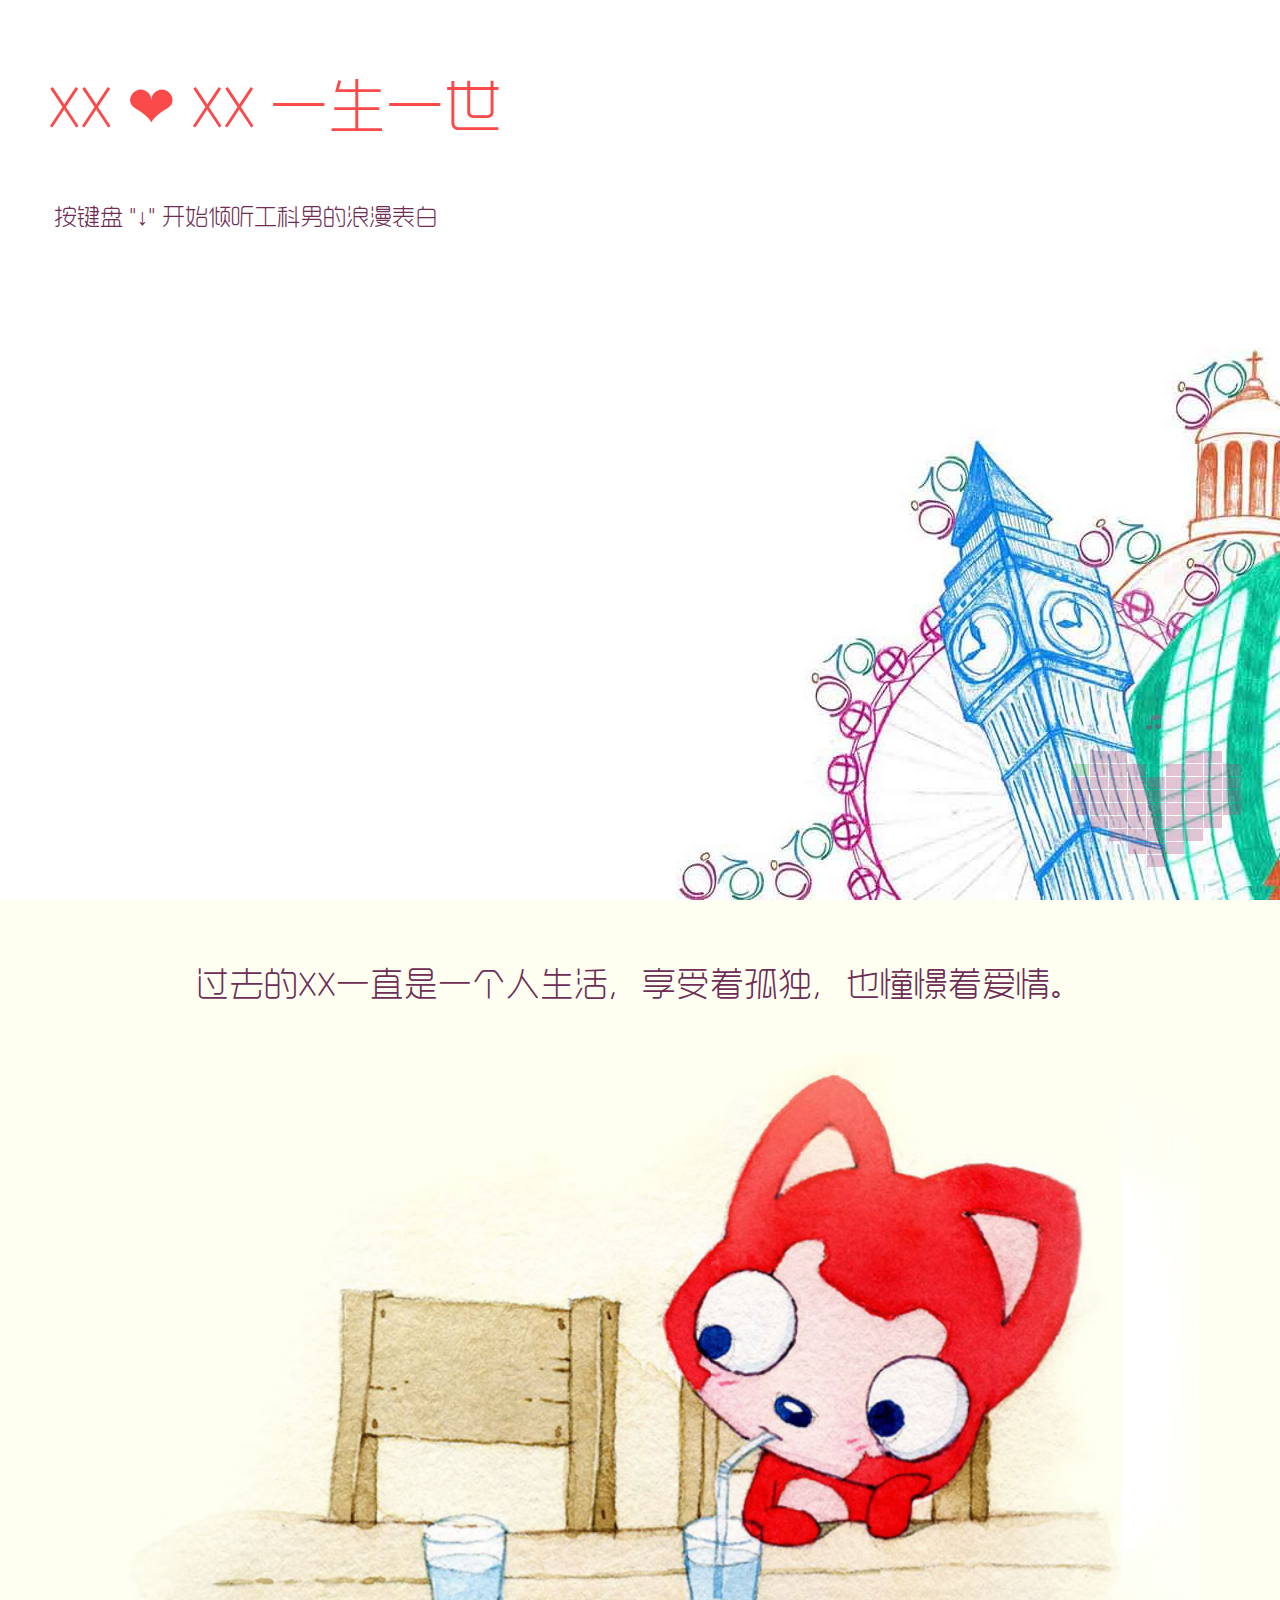
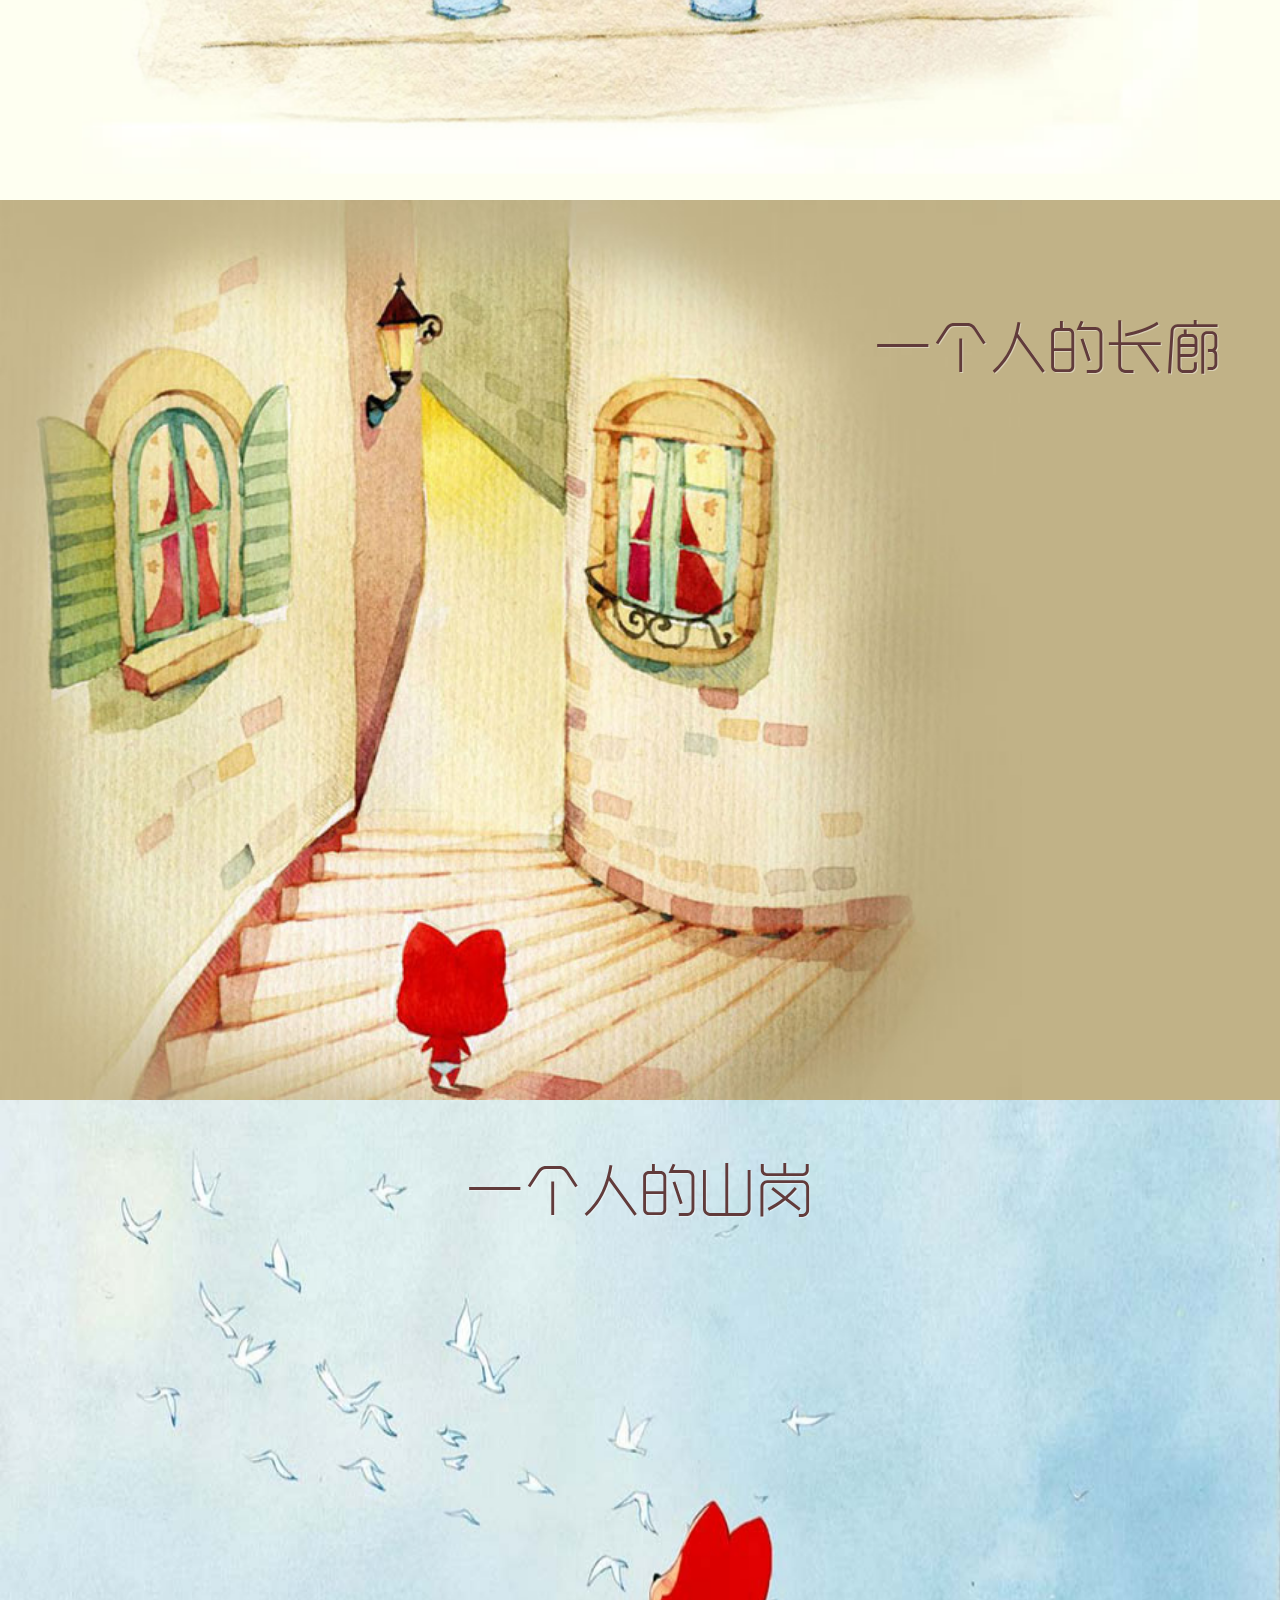
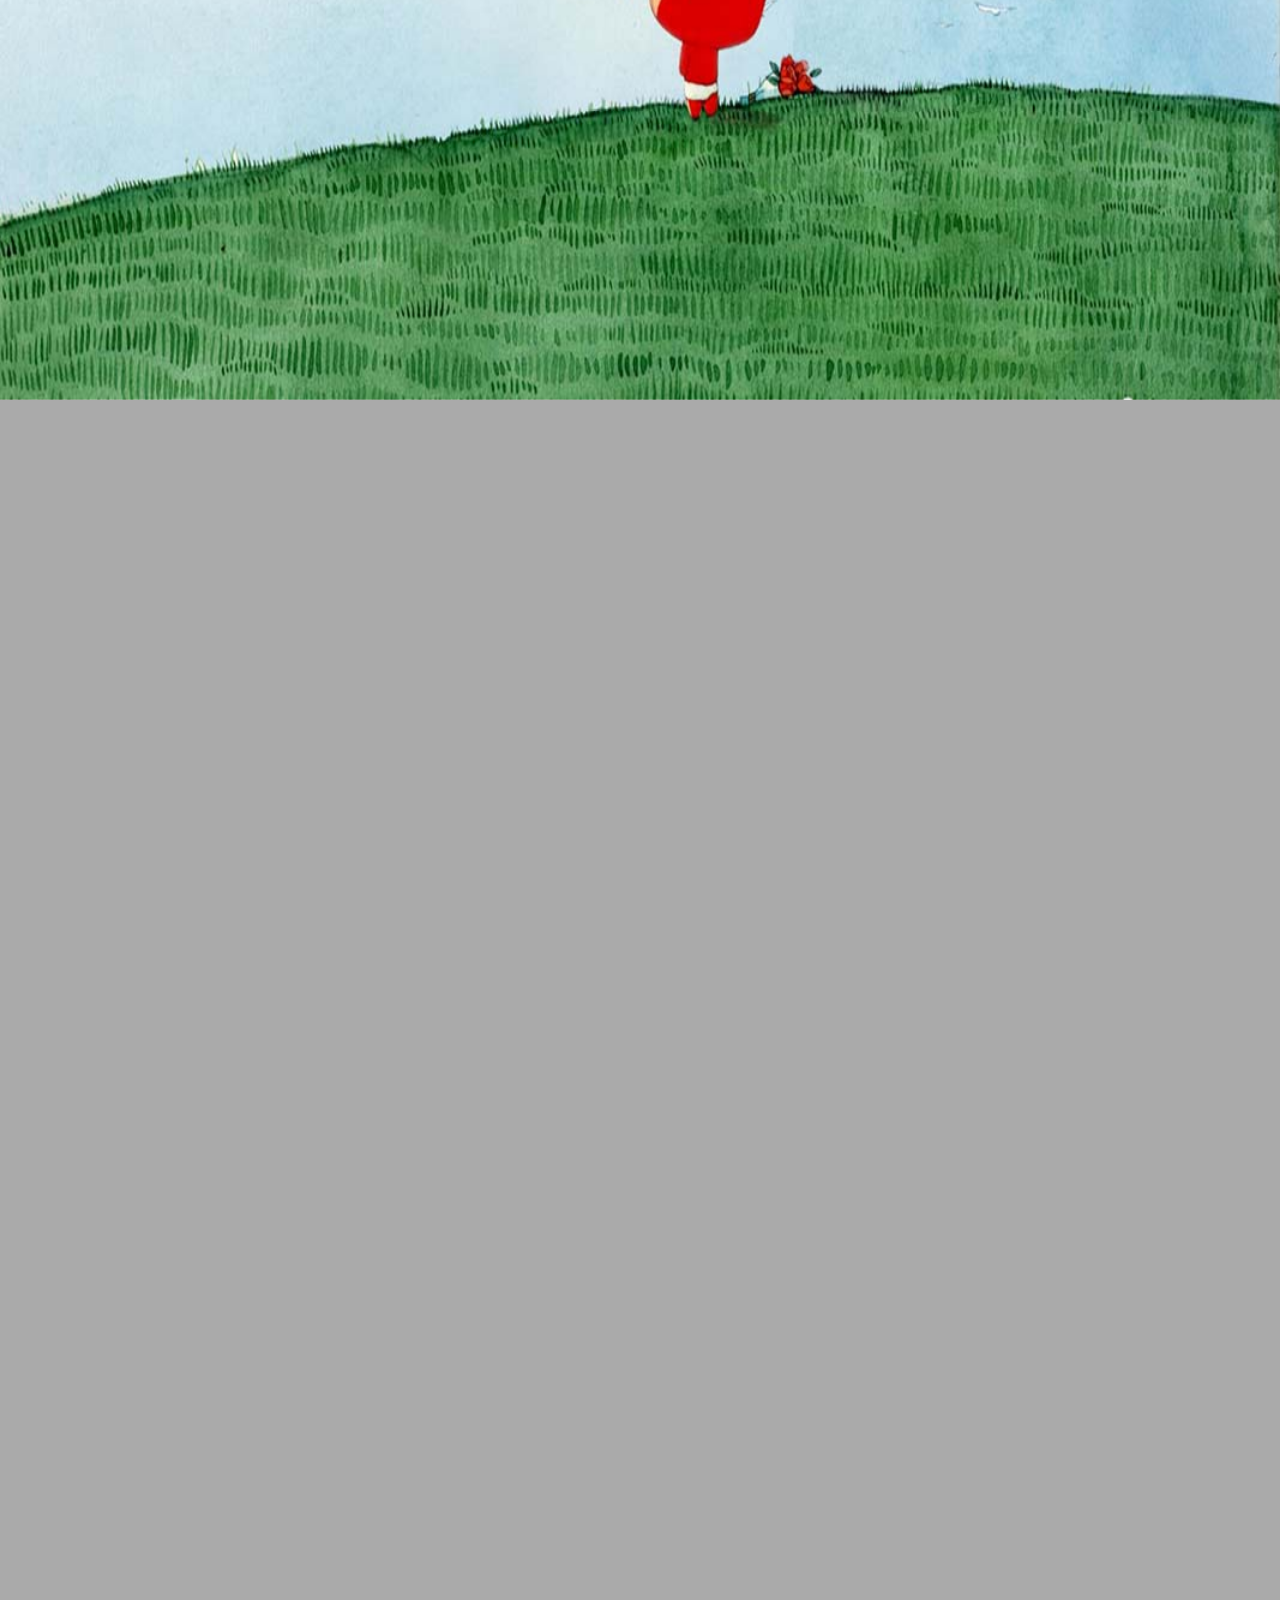
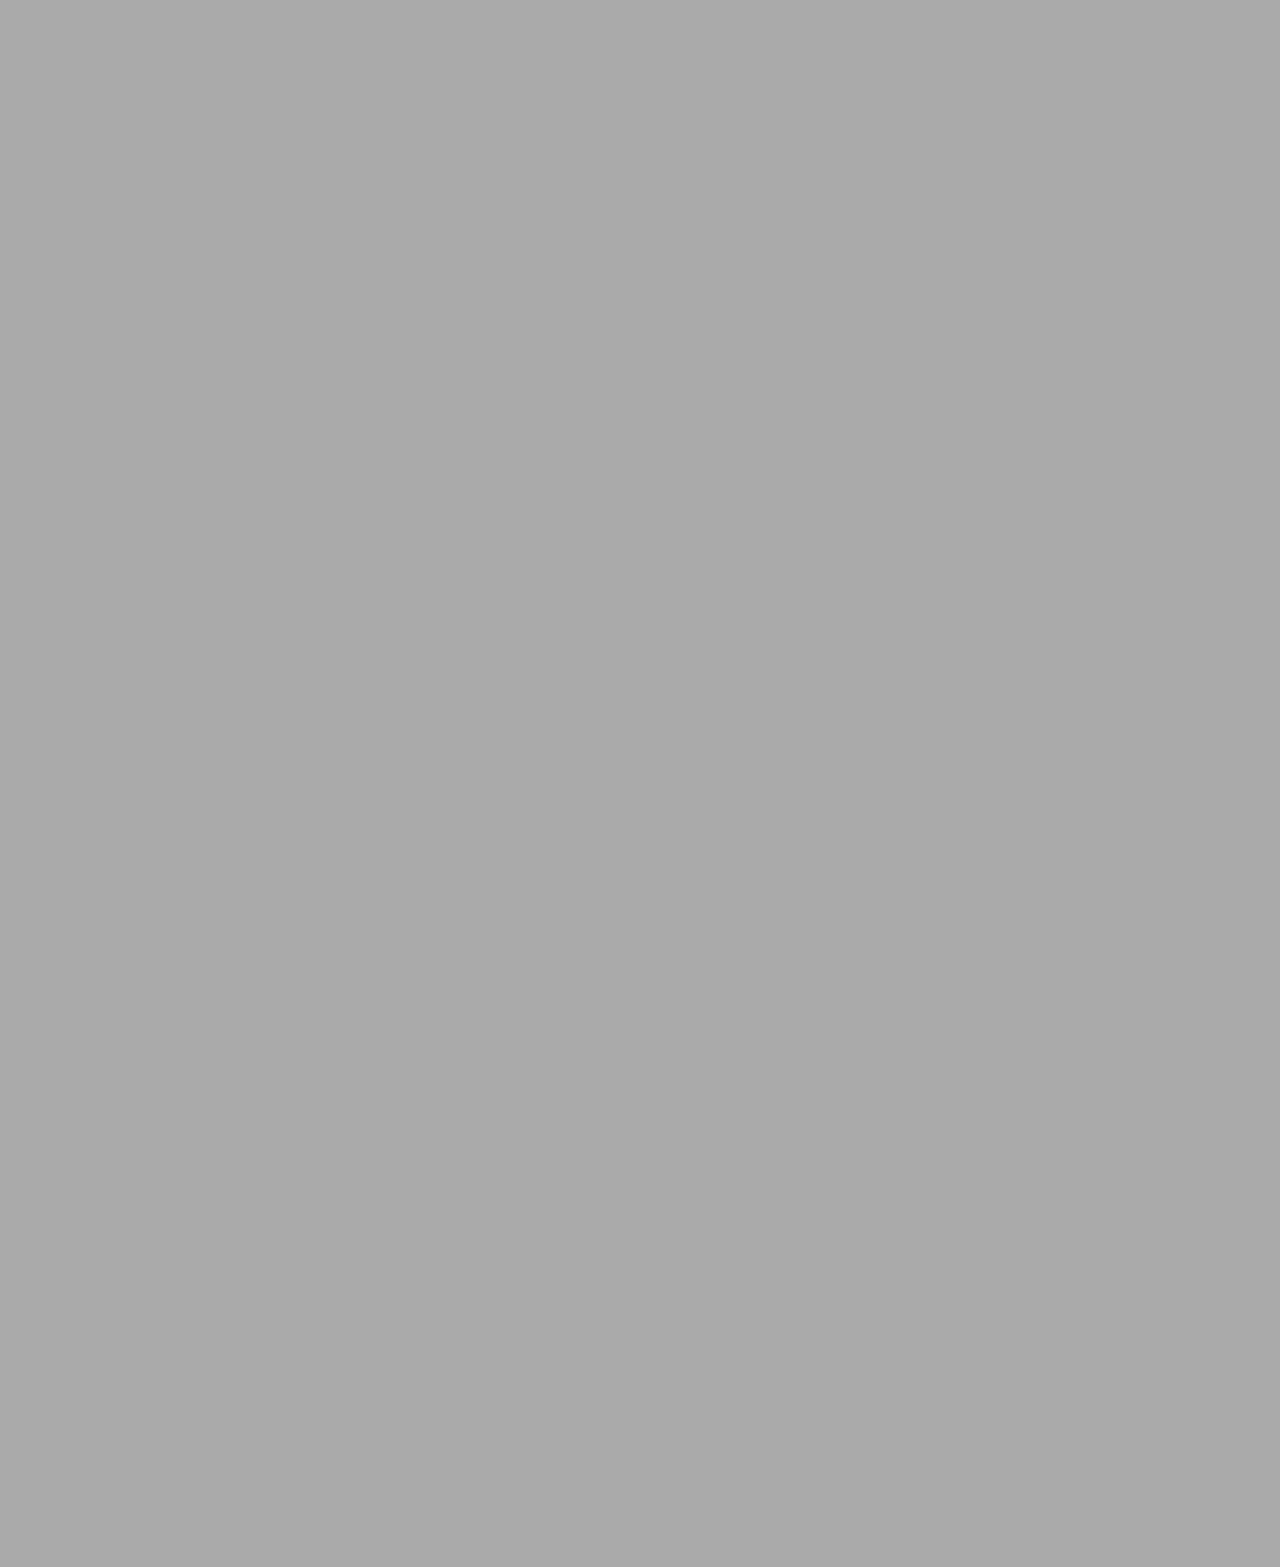
==== index.htm @ 998d1b7a "备份" ====
<html><!DOCTYPE HTML>
<!--[if IE 6]>
<html id="ie6" class="ie ie6 lt-ie9">
<![endif]-->
<!--[if IE 7]>
<html id="ie7" class="ie ie7 lt-ie9">
<![endif]-->
<!--[if IE 8]>
<html id="ie8" class="ie ie8 lt-ie9">
<![endif]-->
<!--[if gte IE 9]>
<html class="ie ie9">
<![endif]-->
<!--[if !(IE)]><!-->
<html>
<!--<![endif]-->
<head>
	<meta http-equiv='Pragma' content='no-cache' />
	<meta charset="UTF-8">
	<meta name="viewport" content="width=device-width, minimum-scale=1.0, maximum-scale=1.0, user-scalable=no">
	<meta name="author" content="DSX,工科男表白,浪漫表白,表白网站">
	<meta name="description" content="这是XXX为XXX表白制作的表白网站">
	<title>XXX LOVE XXX</title>
	<link rel="stylesheet" href="all.min.css" >
</head>
<body>
	<div class="flowtime">
		<div class="ft-section section-1" data-id="section-1">
			<div id="/section-1/page-1" class="ft-page page-1" data-id="page-1">
				<p class="text1"><span id="text-75" contenteditable="true">XX</span> ❤ <span id="text-76" contenteditable="true">XX</span> <span id="text-77" contenteditable="true">一生一世</span></p>
				<p class="text2">按键盘 "↓" <span id="text-78" contenteditable="true">开始倾听工科男的浪漫表白</span></p>
			</div>
			<div id="/section-1/page-2" class="ft-page page-2" data-id="page-2">
				<p class="top-text" id="text-1" contenteditable="true">过去的XX一直是一个人生活，享受着孤独，也憧憬着爱情。</p>
				<img src="img/iali63.jpg" tppabs="img/iali63.jpg"  alt="过去的XX一直是一个人生活，享受着孤独，也憧憬着爱情。" />
			</div>
			<div id="/section-1/page-3" class="ft-page page-3 left-img" data-id="page-3">
				<h2 class="text" id="text-2" contenteditable="true">一个人的长廊</h2>
				<img src="img/iali35.jpg" tppabs="img/iali35.jpg"  alt="一个人的长廊"/>
			</div>
			<div id="/section-1/page-4" class="ft-page page-4 full-img" data-id="page-4">
				<h2 class="center-text" id="text-3" contenteditable="true">一个人的山岗</h2>
				<img src="img/iali6.jpg" tppabs="img/iali6.jpg"  alt="一个人的山岗" />
			</div>
		</div>
		<div class="ft-section section-2" data-id="section-2">
			<div id="/section-2/page-1" class="ft-page page-5 full-img" data-id="page-1">
				<h2 class="center-text" id="text-4" contenteditable="true">一个人的地铁</h2>
				<img src="img/iali19.jpg" tppabs="img/iali19.jpg"  alt="一个人的地铁" />
			</div>
			<div id="/section-2/page-2" class="ft-page page-6" data-id="page-2">
				<h2 class="center-text" id="text-5" contenteditable="true">一个人的游乐场</h2>
				<img src="img/iali29.jpg" tppabs="img/iali29.jpg" alt="一个人的游乐场"/>
			</div>
			<div id="/section-2/page-3" class="ft-page page-7" data-id="page-3">
				<h3 id="text-6" contenteditable="true">但他依然乐观，微笑着，等待着</h3>
				<img src="img/iali60.jpg" tppabs="img/iali60.jpg"  alt="但他依然乐观，微笑着，等待着"/>
			</div>
			<div id="/section-2/page-4" class="ft-page page-8 full-img" data-id="page-4">
				<h3 id="text-7" contenteditable="true">生活难免有风风雨雨</h3>
				<img src="img/iali51.jpg" tppabs="img/iali51.jpg" alt="生活难免有风风雨雨" />
			</div>
			<div id="/section-2/page-5" class="ft-page page-9" data-id="page-5">
				<h3 id="text-8" contenteditable="true">他总是能够轻松的应对</h3>
				<img src="img/iali5.jpg" tppabs="img/iali5.jpg" />
			</div>
			<div id="/section-2/page-6" class="ft-page page-10" data-id="page-6">
				<h3 id="text-9" contenteditable="true">并且面带阳光、自信的笑容</h3>
				<img src="img/iali22.jpg" tppabs="img/iali22.jpg" />
			</div>
		</div>
		<div class="ft-section section-3" data-id="section-3">
			<div id="/section-3/page-1" class="ft-page page-11 full-img" data-id="page-1">
				<h3 id="text-10" contenteditable="true">生活也不会总是一帆风顺</h3>
				<img src="img/iali24.jpg" tppabs="img/iali24.jpg"  />
			</div>
			<div id="/section-3/page-2" class="ft-page page-12" data-id="page-2">
				<h3><span id="text-11" contenteditable="true">但他每次都能勇敢的面对</span><br /><span id="text-12" contenteditable="true">随时准备接受生活的挑战</span></h3>
				<img src="img/iali25.jpg" tppabs="img/iali25.jpg" />
			</div>
			<div id="/section-3/page-3" class="ft-page page-13" data-id="page-3">
				<img src="img/iali64.jpg" tppabs="img/iali64.jpg" alt='可是小明的爱情又在哪里呢？' />
				<h3 id="text-13" contenteditable="true">可是XX的爱情又在哪里呢？</h3>
			</div>
			<div id="/section-3/page-4" class="ft-page page-14 left-img" data-id="page-4">
				<h3 id="text-14" contenteditable="true">在镜子里面吗？他不敢相信</h3>
				<img src="img/iali46.jpg" tppabs="img/iali46.jpg" />
			</div>
			<div id="/section-3/page-5" class="ft-page page-15 left-img" data-id="page-5">
				<h3><span id="text-15" contenteditable="true">他去问大树，我的爱情在哪里？</span><br /><span id="text-16" contenteditable="true">大树告诉他，也许就在不远的地方</span></h3>
				<img src="img/iali45.jpg" tppabs="img/iali45.jpg" />
			</div>
			<div id="/section-3/page-6" class="ft-page page-16 left-img" data-id="page-6">
				<h3><span id="text-17" contenteditable="true">于是，XX一个人继续向前走</span><br /><span id="text-18" contenteditable="true">走在茫茫的雪地上</span></h3>
				<img src="img/iali66.jpg" tppabs="img/iali66.jpg" />
			</div>
			<div id="/section-3/page-7" class="ft-page page-17 top-text" data-id="page-7">
				<h3 id="text-19" contenteditable="true">直到有一天XX与XX相遇了</h3>
				<img src="img/iali16.jpg" tppabs="img/iali16.jpg" />
			</div>
		</div>
		<div class="ft-section section-4" data-id="section-4">
			<div id="/section-4/page-1" class="ft-page page-18 full-img" data-id="page-1">
				<p class="text" id="text-20" contenteditable="true">XX喜欢XX，非常非常的喜欢，因为XX的出现，XX脸上有了更加灿烂的笑容</p>
				<img src="img/iali11.jpg" tppabs="img/iali11.jpg"  />
			</div>
			<div id="/section-4/page-2" class="ft-page page-19" data-id="page-2">
				<h3 id="text-21" contenteditable="true">可是XX会喜欢XX吗？</h3>
				<img src="img/iali75.jpg" tppabs="img/iali75.jpg" />
			</div>
			<div id="/section-4/page-3" class="ft-page page-20" data-id="page-3">
				<img src="img/iali59.png" tppabs="img/iali59.png" />
				<h3 id="text-22" contenteditable="true">XX想。。。</h3>
				<img src="img/iali9.jpg" tppabs="img/iali9.jpg" />
			</div>
			<div id="/section-4/page-4" class="ft-page page-21" data-id="page-4">
				<h3 id="text-23" contenteditable="true">XX想和XX在一起</h3>
				<img src="img/iali59.png" tppabs="img/iali59.png" />
			</div>
			<div id="/section-4/page-5" class="ft-page page-22 left-img" data-id="page-5">
				<h3 id="text-24" contenteditable="true">然后XX会经常去找XX</h3>
				<img src="img/iali4.jpg" tppabs="img/iali4.jpg" />
			</div>
			<div id="/section-4/page-6" class="ft-page page-23 left-img" data-id="page-6">
				<h3 id="text-25" contenteditable="true">然后两个人一起出去玩</h3>
				<img src="img/iali44.jpg" tppabs="img/iali44.jpg" />
			</div>
			<div id="/section-4/page-7" class="ft-page page-24 full-img" data-id="page-7">	
				<h3 id="text-26" contenteditable="true">晚上XX会把XX送回家</h3>
				<img src="img/iali32.jpg" tppabs="img/iali32.jpg" />
			</div>
		</div>
		<div class="ft-section section-5" data-id="section-5">
			<div id="/section-5/page-1" class="ft-page page-25 left-img" data-id="page-1">
				<h3><span id="text-27" contenteditable="true">直到很晚</span><br /><span id="text-28" contenteditable="true">XX再一个人回家</span></h3>
				<img src="img/iali37.jpg" tppabs="img/iali37.jpg" />
			</div>
			<div id="/section-5/page-2" class="ft-page page-26 top-text" data-id="page-2">
				<h3 id="text-29" contenteditable="true">然后高兴地进入梦乡，在梦中还会和XX在一起</h3>
				<img src="img/iali10.gif" tppabs="img/iali10.gif" />
			</div>
			<div id="/section-5/page-3" class="ft-page page-27" data-id="page-3">
				<h3 id="text-30" contenteditable="true">XX想成为了XX的逛街助手</h3>
				<img src="img/iali67.jpg" tppabs="img/iali67.jpg"  />
			</div>
			<div id="/section-5/page-4" class="ft-page page-28" data-id="page-4">
				<h3 id="text-31" contenteditable="true">然后，XX和XX一起去很多地方玩</h3>
				<img src="img/iali40.jpg" tppabs="img/iali40.jpg" />
			</div>
			<div id="/section-5/page-5" class="ft-page page-29" data-id="page-5">
				<h3 id="text-32" contenteditable="true">XX也想和XX一块成为一对吃货</h3>
				<img src="img/iali12.jpg" tppabs="img/iali12.jpg" />
			</div>
			<div id="/section-5/page-6" class="ft-page page-30" data-id="page-6">
				<h3 id="text-33" contenteditable="true">再然后，他们会搬到了一起</h3>
				<img src="img/iali76.gif" tppabs="img/iali76.gif" />
			</div>
			<div id="/section-5/page-7" class="ft-page page-31" data-id="page-7">
				<h3 id="text-34" contenteditable="true">再然后，XX会开始学习她的技能</h3>
				<img src="img/iali77.jpg" tppabs="img/iali77.jpg" />
			</div>
		</div>
		<div class="ft-section section-6" data-id="section-6">
			<div id="/section-6/page-1" class="ft-page page-32" data-id="page-1">
				<h3 id="text-35" contenteditable="true">煮饭</h3>
				<img src="img/iali62.jpg" tppabs="img/iali62.jpg"  />
			</div>
			<div id="/section-6/page-2" class="ft-page page-33 top-text" data-id="page-2">
				<h3 id="text-36" contenteditable="true">那时候，每天早上，他们吃着自己做的美食</h3>
				<img src="img/iali3.jpg" tppabs="img/iali3.jpg" />
			</div>
			<div id="/section-6/page-3" class="ft-page page-34 left-img" data-id="page-3">
				<h3 id="text-37" contenteditable="true">然后在同一个站台，高高兴兴的一起上班</h3>
			</div>
			<div id="/section-6/page-4" class="ft-page page-35" data-id="page-4">
				<h3><span id="text-38" contenteditable="true">XX会感觉自己好幸福。</span><br /><span id="text-39" contenteditable="true">因为自己有了家</span><br /><span id="text-40" contenteditable="true">那个有XX在的地方</span></h3>
				<img src="img/iali8.gif" tppabs="img/iali8.gif" />
			</div>
			<div id="/section-6/page-5" class="ft-page page-36 full-img" data-id="page-5">
				<h3 id="text-41" contenteditable="true">他们可能偶尔也会吵架</h3>
				<img src="img/iali31.jpg" tppabs="img/iali31.jpg" />
			</div>
			<div id="/section-6/page-6" class="ft-page page-37 left-img" data-id="page-6">
				<h3 id="text-42" contenteditable="true">XX不想这样</h3>
				<img src="img/iali49.jpg" tppabs="img/iali49.jpg" />
			</div>
			<div id="/section-6/page-7" class="ft-page page-38 bottom-text" data-id="page-7">
				<img src="img/iali21.jpg" tppabs="img/iali21.jpg" />
				<h3 id="text-43" contenteditable="true">一定是我有什么做的不对，XX会这么想</h3>
			</div>
		</div>
		<div class="ft-section section-7" data-id="section-7">
			<div id="/section-7/page-1" class="ft-page page-39 left-img" data-id="page-1">
				<h3 id="text-44" contenteditable="true">如果没有XX在身边，窗外就没有风景</h3>
				<img src="img/iali2.jpg" tppabs="img/iali2.jpg" />
			</div>
			<div id="/section-7/page-2" class="ft-page page-40" data-id="page-2">
				<h3 id="text-45" contenteditable="true">如果没有XX在身后</h3>
				<img src="img/iali14.jpg" tppabs="img/iali14.jpg"  />
			</div>
			<div id="/section-7/page-3" class="ft-page page-41" data-id="page-3">
				<img src="img/iali30_1.jpg" tppabs="img/iali30_1.jpg" class='img1'/>
				<img src="img/iali30_2.jpg" tppabs="img/iali30_2.jpg" class='img2'/>
				<h3 id="text-46" contenteditable="true"> XX又怎会飞的更高更远</h3>
			</div>
			<div id="/section-7/page-4" class="ft-page page-42" data-id="page-4">
				<h3><span id="text-47" contenteditable="true">XX不想这样。他要为XX改变自己</span><br /><span id="text-48" contenteditable="true">XX不知道XX喜欢什么，但他一定会满足她的一切。</span></h3>
				<img src="img/iali69.jpg" tppabs="img/iali69.jpg"  />
			</div>
			<div id="/section-7/page-5" class="ft-page page-43" data-id="page-5">
				<img src="img/iali42.jpg" tppabs="img/iali42.jpg" />
				<h3 id="text-49" contenteditable="true">我愿意一直陪伴着你</h3>
			</div>
			<div id="/section-7/page-6" class="ft-page page-44 left-img" data-id="page-6">
				<h3><span id="text-50" contenteditable="true">爱情就像花草一样</span><br /><span id="text-51" contenteditable="true">需要用包容来浇灌</span></h3>
				<img src="img/iali0.jpg" tppabs="img/iali0.jpg" />
			</div>
			<div id="/section-7/page-7" class="ft-page page-45 left-img" data-id="page-7">
				<h3><span id="text-52" contenteditable="true">直到一天，XX不想让自己后悔</span><br /><span id="text-53" contenteditable="true">XX开始准备一份惊喜</span></h3>
				<img src="img/iali18.jpg" tppabs="img/iali18.jpg" />
			</div>
		</div>
		<div class="ft-section section-8" data-id="section-8">
			<div id="/section-8/page-1" class="ft-page page-46" data-id="page-1">
				<img src="img/iali57.gif" tppabs="img/iali57.gif" />
				<h3>
					<span id="text-54" contenteditable="true">看着惊喜一点点准备好了</span>
					<span id="text-55" contenteditable="true">XX好开心</span>
					<span id="text-56" contenteditable="true">因为他想象着XX看到时</span>
					<span id="text-57" contenteditable="true">开心的样子</span>
				</h3>
			</div>
			<div id="/section-8/page-2" class="ft-page page-47 top-text" data-id="page-2">
				<img src="img/iali58.jpg" tppabs="img/iali58.jpg" />
				<h3>
					<span id="text-58" contenteditable="true">想想未来他们或许</span>
                    <span id="text-59" contenteditable="true">会有一辈子</span>
					<span id="text-59" contenteditable="true">XX好开心</span>
					<span id="text-60" contenteditable="true">或许他可以和XX一起</span>
					<span id="text-61" contenteditable="true">去全世界好多地方玩</span></h3>
				
			</div>
			<div id="/section-8/page-3" class="ft-page page-48 left-img" data-id="page-3">
				<p><span id="text-62" contenteditable="true">XX也会继续努力</span><br /><span id="text-63" contenteditable="true">为了他和XX的梦之城堡</span></p>
				<img src="img/iali65.jpg" tppabs="img/iali65.jpg"  />
			</div>
			<div id="/section-8/page-4" class="ft-page page-49 full-img" data-id="page-4">
			<img src="img/iali71.jpg" tppabs="img/iali71.jpg" />
				<p class="text">
					<span class='text' id="text-64" contenteditable="true">XX很幸福，因为他遇到了XX。他相信后面的每天都会是快乐的</span><br />
					<span class='text' id="text-65" contenteditable="true">简简单单，体会与XX在一起的每一个刻</span>
				</p>
			</div>
			<div id="/section-8/page-5" class="ft-page page-50" data-id="page-5">
				<p class='text' id="text-66" contenteditable="true">XX想和XX一起过幸福的生活</p>
				<img src="img/iali50_1.jpg" tppabs="img/iali50_1.jpg" class='img1' />
				<img src="img/iali50_2.jpg" tppabs="img/iali50_2.jpg" class='img2' />
			</div>
			<div id="/section-8/page-6" class="ft-page page-51" data-id="page-6">
				<p>
					<span id="text-67" contenteditable="true">永远有多远？</span><br />
					<span id="text-68" contenteditable="true">比时间多一秒就是永远，我会永远爱你</span><br />
					<span id="text-69" contenteditable="true">世界有多大？</span><br />
					<span id="text-70" contenteditable="true">你走到哪里，世界就有多大</span>
					</p>
			</div>
		</div>
		<div class="ft-section section-9" data-id="section-9">
			<div id="/section-9/page-1" class="ft-page page-52 full-img" data-id="page-1">
				<h3 id="text-71" contenteditable="true">如果三年后你注定是我女朋友，你何不提早行使你的权利</h3>
				<img src="img/iali20.jpg" tppabs="img/iali20.jpg"  />
			</div>
			<div id="/section-9/page-2" class="ft-page page-53" data-id="page-2">
				<img src="img/iali68.jpg" tppabs="img/iali68.jpg" alt='happy birthday' />
				<h3 id="text-72" contenteditable="true">我爱你</h3>
			</div>
			<div id="/section-9/page-3" class="ft-page page-54 center-img" data-id="page-3" >
				<div class="center-img">I love you</div>
			</div>
			<div id="/section-9/page-4" class="ft-page page-55 right-img" data-id="page-4">
				<img src="img/14915.jpg" tppabs="img/14915.jpg" />
				<p class="text">
					<span id="text-73" contenteditable="true">我相信，XX和XX的故事会一直继续下去。</span><br />
					<span id="text-74" contenteditable="true">无论精彩、平淡都会是他们喜欢的。</span><br />
                    <span id="text-74" contenteditable="true">XXX，我爱你</span><br />
					<br />
					<br />
					<span> -- 按“Esc"键有惊喜</span>
				</p>				
			</div>
		</div>
	</div>
	<div class="nojavascript">您的浏览器禁用了javascript，无法正常浏览本页面</div>
	

	<audio id="bgmMusic" src="lovebgm.mp3" autoplay="autoplay" loop preload="auto" type="audio/mp3"></audio>

	
	<script src="jquery.min.js" tppabs="http://libs.baidu.com/jquery/1.8.3/jquery.min.js"></script>
	<script src="all.min.js" ></script>
	<script src="love.min.js" ></script>
	<div class="mPower"><span id="on" title="点击暂停" style=""></span><span id="off" title="点击播放"  style=""></span></div>

	
</body>
</html>
---- all.min.css ----
html,body,div,span,applet,object,iframe,h1,h2,h3,h4,h5,h6,p,blockquote,pre,a,abbr,acronym,address,big,cite,code,del,dfn,em,img,ins,kbd,q,s,samp,small,strike,strong,sub,sup,tt,var,b,u,i,center,dl,dt,dd,ol,ul,li,fieldset,form,label,legend,table,caption,tbody,tfoot,thead,tr,th,td,article,aside,canvas,details,embed,figure,figcaption,footer,header,hgroup,menu,nav,output,ruby,section,summary,time,mark,audio,video {
	margin:0;
	padding:0;
	border:0;
	font-size:100%;
	font:inherit;
	vertical-align:baseline
}
article,aside,details,figcaption,figure,footer,header,hgroup,menu,nav,section {
	display:block
}
body {
	line-height:1
}
strong,b {
	font-weight:bold
}
ol,ul {
	list-style:none
}
blockquote,q {
	quotes:none
}
blockquote:before,blockquote:after,q:before,q:after {
	content:'';
	content:none
}
table {
	border-collapse:collapse;
	border-spacing:0
}
html,body {
	width:100%;
	height:100%;
	-webkit-text-size-adjust:none
}
body {
	white-space:nowrap
}
.nojavascript {
	position:fixed;
	top:0;
	width:100%;
	text-align:center;
	font-size:3em;
}
.flowtime {
	font-size:0;
	width:100%;
	height:100%;
	-o-transform-origin:0 0;
	-ms-transform-origin:0 0;
	-moz-transform-origin:0 0;
	-webkit-transform-origin:0 0;
	transform-origin:0 0;
	-o-transform:translateZ(0);
	-ms-transform:translateZ(0);
	-moz-transform:translateZ(0);
	-webkit-transform:translateZ(0);
	transform:translateZ(0);
	-o-backface-visibility:hidden;
	-ms-backface-visibility:hidden;
	-moz-backface-visibility:hidden;
	-webkit-backface-visibility:hidden;
	backface-visibility:hidden;
	-o-transition:-o-transform .5s cubic-bezier(.77,.10,.22,1);
	-moz-transition:-moz-transform .5s cubic-bezier(.77,.10,.22,1);
	-webkit-transition:-webkit-transform .5s cubic-bezier(.77,.10,.22,1);
	transition:transform .5s cubic-bezier(.77,.10,.22,1)
}
.flowtime.no-transition {
	-o-transition:-o-transform 0s;
	-moz-transition:-moz-transform 0s;
	-webkit-transition:-webkit-transform 0s;
	transition:transform 0s
}
.ft-section {
	width:100%;
	height:100%;
	position:relative;
	-o-transform:translateZ(0);
	-ms-transform:translateZ(0);
	-moz-transform:translateZ(0);
	-webkit-transform:translateZ(0);
	transform:translateZ(0)
}
.ft-section,.ft-section-thumb {
	font-size:16px;
	font-size:1rem;
	white-space:normal;
	display:inline-block;
	vertical-align:top
}
.ft-page {
	-moz-box-sizing:border-box;
	-webkit-box-sizing:border-box;
	box-sizing:border-box;
	width:100%;
	height:100%;
	position:relative;
	z-index:auto;
	-o-transform:translateZ(0);
	-ms-transform:translateZ(0);
	-moz-transform:translateZ(0);
	-webkit-transform:translateZ(0);
	transform:translateZ(0)
}
.ft-page.actual {
	z-index:100
}
.ft-overview .ft-page {
	cursor:pointer;
	-o-transition:all .5s cubic-bezier(.77,.10,.22,1);
	-moz-transition:all .5s cubic-bezier(.77,.10,.22,1);
	-webkit-transition:all .5s cubic-bezier(.77,.10,.22,1);
	transition:all .5s cubic-bezier(.77,.10,.22,1);
	-o-transform:scale(0.95);
	-ms-transform:scale(0.95);
	-moz-transform:scale(0.95);
	-webkit-transform:scale(0.95);
	transform:scale(0.95);
	-o-transform-origin:50% 50%;
	-ms-transform-origin:50% 50%;
	-moz-transform-origin:50% 50%;
	-webkit-transform-origin:50% 50%;
	transform-origin:50% 50%
}
.ft-overview .ft-page * {
	pointer-events:none
}
.ft-absolute-nav {
	overflow:hidden
}
.ft-absolute-nav .flowtime {
	position:absolute
}
.ft-fragment {
	opacity:0;
	-o-transition:all .3s cubic-bezier(.77,.10,.22,1);
	-moz-transition:all .3s cubic-bezier(.77,.10,.22,1);
	-webkit-transition:all .3s cubic-bezier(.77,.10,.22,1);
	transition:all .3s cubic-bezier(.77,.10,.22,1);
	-o-transform:translateZ(0);
	-ms-transform:translateZ(0);
	-moz-transform:translateZ(0);
	-webkit-transform:translateZ(0);
	transform:translateZ(0)
}
.ft-fragment.revealed.step {
	opacity:.3
}
.ft-fragment.revealed.shy {
	opacity:0
}
.ft-fragment.revealed,.ft-fragment.revealed-temp,.ft-fragment.revealed.actual {
	opacity:1
}
.ft-default-progress {
	position:fixed;
	bottom:16px;
	bottom:1rem;
	right:16px;
	right:1rem;
	z-index:1000;
	opacity:.3;
	-o-transition:all .5s cubic-bezier(.77,.10,.22,1);
	-moz-transition:all .5s cubic-bezier(.77,.10,.22,1);
	-webkit-transition:all .5s cubic-bezier(.77,.10,.22,1);
	transition:all .5s cubic-bezier(.77,.10,.22,1)
}
.ft-default-progress:hover {
	opacity:1
}
.ft-overview .ft-default-progress {
	opacity:0;
	pointer-events:none
}
.ft-page-thumb {
	-moz-box-sizing:border-box;
	-webkit-box-sizing:border-box;
	box-sizing:border-box;
	width:18px;
	height:12px;
	margin-right:1px;
	margin-bottom:1px;
	background-color:rgba(0,0,0,0.7);
	cursor:pointer;
	-o-transition:all .3s cubic-bezier(.77,.10,.22,1);
	-moz-transition:all .3s cubic-bezier(.77,.10,.22,1);
	-webkit-transition:all .3s cubic-bezier(.77,.10,.22,1);
	transition:all .3s cubic-bezier(.77,.10,.22,1)
}
.ft-page-thumb:hover {
	background-color:rgba(255,255,255,0.7)
}
.ft-page-thumb.actual {
	background-color:rgba(255,255,255,0.5);
	border:1px solid #fff
}
img {
	-o-transform:translate3d(0,0,0);
	-ms-transform:translate3d(0,0,0);
	-moz-transform:translate3d(0,0,0);
	-webkit-transform:translate3d(0,0,0);
	transform:translate3d(0,0,0);
	-o-backface-visibility:hidden;
	-ms-backface-visibility:hidden;
	-moz-backface-visibility:hidden;
	-webkit-backface-visibility:hidden;
	backface-visibility:hidden
}
.parallax {
	position:relative;
	-o-transition:all .5s cubic-bezier(.50,.10,.50,1);
	-moz-transition:all .5s cubic-bezier(.50,.10,.50,1);
	-webkit-transition:all .5s cubic-bezier(.50,.10,.50,1);
	transition:all .5s cubic-bezier(.50,.10,.50,1)
}
.ft-overview .parallax {
	-o-transform:translate3d(0,0,0)!important;
	-ms-transform:translate3d(0,0,0)!important;
	-moz-transform:translate3d(0,0,0)!important;
	-webkit-transform:translate3d(0,0,0)!important;
	transform:translate3d(0,0,0)!important
}
@font-face {
	font-family:'RuiHeiXiTi';
	src:url('fonts/RuiHeiXiTi.otf') format('truetype');
	font-weight:bold;
	font-style:normal
}
html {
	font-size:100%;
	line-height:1.5rem;
	background-color:#aaa;
	color:#6e2d52;
	text-shadow:1px 1px 0 rgba(255,255,255,0.4)
}
body,button {
	font-family:"RuiHeiXiTi",sans-serif
}
.navigation,.credits,.switches {
	display:none
}
.ft-page {
	padding:1em;
	background-color:#fed1ea;
	text-align:center
}
.flowtime h1,.flowtime h2,.flowtime h3,.flowtime h4,.flowtime h5,.flowtime h6,.flowtime p,.flowtime ul,.flowtime ol,.flowtime dl,.flowtime li,.flowtime dt,.flowtime dd {
	display:block;
	-o-transition:all .3s cubic-bezier(.77,.10,.22,1);
	-moz-transition:all .3s cubic-bezier(.77,.10,.22,1);
	-webkit-transition:all .3s cubic-bezier(.77,.10,.22,1);
	transition:all .3s cubic-bezier(.77,.10,.22,1)
}
.flowtime h1,.flowtime h2,.flowtime h3,.flowtime h4,.flowtime h5,.flowtime h6 {
	font-weight:bold;
	color:#613b3b;
	padding-top:1em
}
.flowtime h1 {
	font-size:4rem;
	line-height:4.3rem
}
.flowtime h2 {
	font-size:3rem;
	line-height:3.3rem
}
.flowtime h3 {
	font-size:2.5rem;
	line-height:3rem
}
.flowtime h4,.flowtime h5,.flowtime h6 {
	font-size:1.75rem;
	line-height:2rem
}
.flowtime p {
	font-size:1.75rem;
	line-height:2rem;
	margin:2rem 0
}
.flowtime ul,.flowtime ol,.flowtime dl {
	font-size:1.75rem;
	line-height:2rem;
	margin:2rem 0
}
.flowtime ul,.flowtime ol,.flowtime dl {
	margin:0 2rem
}
.flowtime li,.flowtime dd {
	line-height:1.75rem;
	margin-bottom:1rem;
	position:relative
}
.flowtime dt {
	position:relative
}
.flowtime ul li:before,.flowtime dl dt:before {
	content:"\2022";
	text-align:right;
	color:#fd0;
	margin-right:.5rem;
	display:inline-block;
	position:absolute;
	left:-1rem
}
.flowtime ol {
	counter-reset:list
}
.flowtime ol li:before {
	content:counter(list) ".";
	counter-increment:list;
	font-size:.75em;
	color:#fd0;
	margin-right:.5rem;
	display:inline-block;
	position:relative;
	top:-0.075em
}
.flowtime dl dd {
	font-size:.8em;
	margin-left:1rem
}
.flowtime small {
	font-size:.6em;
	vertical-align:middle
}
.flowtime pre,.flowtime code {
	font-family:monospace;
	margin:1rem 0
}
.flowtime strong {
	font-weight:bold;
	color:#fd0;
	text-shadow:1px 2px 0 #000,1px -1px 0 rgba(0,0,0,0.3),-1px -1px 0 rgba(0,0,0,0.3),-1px 1px 0 rgba(0,0,0,0.3)
}
.flowtime q {
	quotes:"“" "”"
}
.flowtime q:before {
	content:open-quote
}
.flowtime q:after {
	content:close-quote
}
.flowtime blockquote {
	font-size:1.5rem;
	margin:1.5rem 2rem;
	padding:1rem;
	background-color:rgba(0,0,0,0.3);
	border-left:.5rem solid rgba(255,255,255,0.5);
	border-radius:.5rem
}
.flowtime q,.flowtime cite,.flowtime blockquote {
	font-style:italic
}
.flowtime .small {
	font-size:.6em
}
.flowtime .attention {
	color:red;
	text-shadow:1px 2px 0 #000,1px -1px 0 rgba(0,0,0,0.3),-1px -1px 0 rgba(0,0,0,0.3),-1px 1px 0 rgba(0,0,0,0.3)
}
.flowtime sup {
	font-size:.7em;
	position:relative;
	top:-0.5em
}
.flowtime a,.flowtime a:link,.flowtime a:visited,.flowtime a:active,.flowtime a:focus {
	color:#666;
	text-decoration:none
}
.flowtime a:hover {
	color:#666;
	text-decoration:underline
}
.flowtime a:hover img,.flowtime a:active img,.flowtime a:focus img {
	-webkit-box-shadow:1px 2px 10px 5px rgba(0,0,0,0.5);
	box-shadow:1px 2px 10px 5px rgba(0,0,0,0.5)
}
.flowtime .stack {
	width:100%;
	height:100%;
	margin:1rem 0;
	position:relative
}
.flowtime .stacked {
	width:100%;
	position:absolute;
	top:0;
	left:0
}
.flowtime img {
	max-width:100%;
	max-height:100%;
	display:block;
	margin:0 auto
}
.flowtime .stack-center {
	text-align:center;
	white-space:nowrap;
	position:absolute;
	top:2rem;
	right:2rem;
	bottom:2rem;
	left:2rem
}
.flowtime .stack-center:before {
	content:"";
	height:100%;
	display:inline-block;
	vertical-align:middle
}
.flowtime .stack-center .stacked-center {
	white-space:normal;
	max-width:100%;
	max-height:100%;
	display:inline-block;
	vertical-align:middle
}
@media screen and (min-height:41em) and (min-width:80em) {
	html {
	font-size:120%
}
}@media screen and (min-height:50em) and (min-width:90em) {
	html {
	font-size:140%
}
}@media screen and (max-device-height:578px) {
	html {
	font-size:50%
}
}.parallax-demo {
	overflow:hidden
}
.parallax-demo .kingmix {
	position:absolute;
	left:20%;
	bottom:-10%;
	z-index:50
}
.parallax-demo .sax {
	position:absolute;
	left:6%;
	bottom:-18%;
	z-index:40
}
.parallax-demo .tone {
	position:absolute;
	left:49%;
	bottom:-32%;
	z-index:30
}
.ft-overview .section-1 {
	margin-top:0
}
.ft-overview .section-2 {
	margin-top:-40%
}
.ft-overview .section-3 {
	margin-top:-40%
}
.ft-overview .section-4 {
	margin-top:0
}
.ft-overview .section-5 {
	margin-top:60%
}
.ft-overview .section-6 {
	margin-top:0
}
.ft-overview .section-7 {
	margin-top:-40%
}
.ft-overview .section-8 {
	margin-top:-40%
}
.ft-overview .section-9 {
	margin-top:0
}
.ft-page-thumb {
	background-color:#a54479
}
.ft-page-thumb.actual {
	background-color:#44a54a;
	border:0
}
.ft-default-progress {
	bottom:3rem;
	right:2rem
}
.thumb-section-0 {
	position:relative;
	top:13px
}
.thumb-section-3 {
	position:relative;
	top:13px
}
.thumb-section-4 {
	position:relative;
	top:26px
}
.thumb-section-5 {
	position:relative;
	top:13px
}
.thumb-section-8 {
	position:relative;
	top:13px
}
.thumb-section-8 {
	position:relative;
	top:13px
}
.left-img {
	padding:0;
	text-align:left
}
.left-img img {
	position:absolute;
	left:0;
	top:0;
	height:100%;
	z-index:1
}
.left-img p,.left-img h3,.left-img .text {
	position:absolute;
	top:1em;
	right:1em;
	z-index:2;
	text-align:right
}
.full-img {
	padding:0
}
.full-img img {
	width:100%;
	height:100%
}
.full-img h3,.full-img .text,.full-img .center-text {
	position:absolute;
	width:100%;
	text-align:center;
	z-index:2
}
.right-img {
	padding:0;
	text-align:left
}
.right-img img,.right-img .text {
	position:absolute
}
.right-img img {
	margin:0;
	height:100%;
	right:0;
	top:0;
	z-index:1
}
.right-img .text {
	left:0;
	top:0;
	z-index:2;
	padding:2em
}
.center-img {
	width:100%;
	height:100%;
	background-position:center center;
	background-repeat:no-repeat
}
.top-text {
	padding:0
}
.bottom-text h3 {
	height:10%;
	padding-bottom:10%
}
.bottom-text img {
	height:80%
}
.page-1 {
	background:#fff url(img/iali53.jpg) bottom right no-repeat;
	text-align:left
}
.page-1 p {
	font-size:1em
}
.page-1 img {
	margin:1em auto 0 1em
}
.page-1 .text1 {
	font-size:3em;
	color:#FA4A4A;
	line-height:2em;
	margin:0.5em 0 0 0.5em
}
.page-1 .text2 {
	font-size:1.2em;
	margin:1.5em 0 0 1.5em
}
.flowtime .page-1 a {
	color:#6e2626
}
.page-1 input {
	font-size:0.6em;
	padding:6px 8px;
	width:8rem;
	text-align:center;
	border:1px solid #ccc;
	vertical-align:6px;
}
.page-2 {
	background-color:#fefff1;
	padding:0;
	text-align:center
}
.page-2 p {
	height:10%;
	padding-top:5%;
	margin:0
}
.page-2 img {
	height:80%
}
.page-3 {
	background-color:#c1b287
}
.page-6 {
	background-color:#ecfafb;
	padding:0
}
.page-6 img {
	position:absolute;
	bottom:0;
	left:0;
	max-width:70%
}
.page-6 h3 {
	position:absolute;
	right:10%;
	top:45%;
	color:#bc195b
}
.page-7 {
	background-color:#e6fbec
}
.page-7 img {
	max-height:100%;
	margin:0 auto
}
.page-7 h3 {
	position:absolute;
	top:1em;
	left:50%;
	padding:0;
	margin-top:0;
	margin-left:-240px;
	z-index:1
}
.page-8 {
	background:#66cbff
}
.page-8 h3 {
	color:#eef;
	position:absolute;
	top:1em;
	left:50%;
	margin-left:-40%;
	padding:0;
	margin-top:0;
	width:10em;
	text-align:left
}
.page-8 h3 span {
	display:inline-block;
	width:1em;
	vertical-align:top
}
.page-9 {
	background-color:#c9f4fb
}
.page-9 img {
	margin-top:3em
}
.page-10 {
	background:url(img/iali22_bg.jpg)
}
.page-12 {
	background-color:#aff1ff;
	padding:0
}
.page-12 img {
	position:absolute;
	bottom:1em;
	left:1em;
	z-index:2;
	height:40%
}
.page-12 h3 {
	margin-left:1em;
	margin-right:1em
}
.page-13 {
	background-color:#feeff4;
	padding:0
}
.page-13 img {
	height:80%
}
.page-13 he {
	height:20%
}
.page-14 {
	background-color:#fbf7d1
}
.page-15 {
	background:#dcf2fa url(img/iali45_bg.jpg)
}
.page-16 {
	background-color:#7db6df
}
.page-17 {
	background-color:#e5f0f2
}
.page-19 {
	background-image:url(img/iali75_bg.jpg)
}
.page-19 h3 {
	margin-bottom:2em
}
.page-18 .text {
	margin-left:1em;
	margin-right:1em
}
.page-20 {
	background-color:#fcd0ca;
	padding:0
}
.page-20 img {
	position:absolute;
	bottom:0;
	left:4em
}
.page-21 {
	background:#fbf2a3 url(img/iali59_bg.jpg)
}
.page-22 {
	background-color:#f5d484
}
.page-23 {
	background-color:#fff
}
.page-25 {
	background-color:#fcc1b1
}
.page-26 {
	background-color:#fdeacf
}
.page-27 {
	background-color:#ffc8c5;
	padding:0
}
.page-27 h3 {
	position:absolute;
	z-index:2;
	width:100%;
	text-align:center
}
.page-28 {
	background:#b7e7f3 url(img/iali40_bg.jpg) bottom repeat-x;
	padding:0
}
.page-28 img {
	position:absolute;
	bottom:0;
	left:3em
}
.page-28 h3 {
	position:absolute;
	right:1em;
	bottom:360px;
	text-align:right;
	color:#127184
}
.page-29 {
	background:#0d85d1;
	padding:0
}
.page-29 h3 {
	position:absolute;
	z-index:2;
	width:100%;
	text-align:center;
	color:#eef
}
.page-30 {
	background:#fff url(img/iali76_bg.png) center bottom repeat-x;
	padding:0;
	padding:0
}
.page-30 img {
	position:absolute;
	bottom:0;
	left:0
}
.page-31 {
	background-color:#fbf5e9
}
.page-32 {
	background-color:#faf2e5
}
.page-33 {
	background-color:#fef0d5;
	padding:0
}
.page-33 h3 {
	font-size:1.8em;
	color:#a58545
}
.page-34 {
	background:#94c2e3 url(img/iali57.jpg) left bottom no-repeat
}
.page-34 h3 {
	color:#fff
}
.page-35 {
	background:#fff url(img/iali8_bg.png) left bottom repeat-x;
	padding:0
}
.page-35 img {
	position:absolute;
	bottom:0;
	left:0;
	z-index:1
}
.page-35 h3 {
	position:absolute;
	right:10%;
	top:5%;
	color:green;
	z-index:2;
	font-size:2em
}
.page-36 h3 {
	text-align:right;
	right:1.5em;
	color:#eee
}
.page-37 {
	background-color:#fff
}
.page-38 {
	background-color:#fff8f2
}
.page-39 {
	background:#e8ccc1 url(img/iali2_bg.jpg) repeat
}
.page-40 {
	background-color:#cde7f4
}
.page-40 img {
	position:absolute;
	bottom:1em;
	left:1em;
	z-index:1
}
.page-40 h3 {
	position:absolute;
	top:1em;
	right:1em;
	z-index:2
}
.page-41 {
	background-color:#5aaadc;
	padding:0
}
.page-41 .img2,.page-41 .img1 {
	position:absolute
}
.page-41 .img1 {
	left:1em;
	bottom:1em
}
.page-41 .img2 {
	right:1em;
	top:1em
}
.page-41 h3 {
	padding:0;
	position:absolute;
	top:35%;
	width:100%;
	text-align:center
}
.page-42 {
	background-color:#c1c567
}
.page-42 img {
	position:absolute;
	bottom:2em;
	left:1em
}
.page-42 h3 {
	font-size:2em
}
.page-43 {
	background-color:#6b79ad
}
.page-43 img {
	max-height:80%
}
.page-43 h2 {
	color:#fff
}
.page-44 {
	background-color:#f3e7ab
}
.page-45 {
	background-color:#b1dceb
}
.page-46 {
	background:#66cbff
}
.page-46 h3 {
	position:absolute;
	top:1em;
	left:50%;
	margin-left:-40%;
	padding:0;
	margin-top:0;
	width:10em;
	text-align:left
}
.page-46 h3 span {
	display:inline-block;
	width:1em;
	vertical-align:top
}
.page-47 {
	background-color:#fdcbca
}
.page-47 h3 {
	position:absolute;
	top:1em;
	left:50%;
	margin-left:-40%;
	padding:0;
	margin-top:0;
	width:10em;
	text-align:left
}
.page-47 h3 span {
	display:inline-block;
	width:1em;
	vertical-align:top
}
.page-48 {
	background-color:#e3e2e7
}
.page-49 {
	background-color:#fce6b6;
	text-align:left
}
.page-49 img {
	margin:0
}
.page-50 {
	background-color:#aae1f6;
	padding:0
}
.page-50 .img1 {
	position:absolute;
	right:0;
	top:0
}
.page-50 .img2 {
	position:absolute;
	left:1em;
	bottom:1em
}
.page-50 p {
	position:absolute;
	top:1em;
	left:1em;
	width:50%;
	margin:0;
	z-index:3;
	font-size:1.5em
}
.page-51 {
	background-image:url(img/iali52.jpg);
	background-size:cover;
	background-color:#fff;
	text-align:left
}
.page-52 {
	background-color:#fff2fb;
	padding:0
}
.page-52 h3 {
	margin:0;
	padding-top:.8em;
	font-size:1.6em;
	color:#4e0f3d
}
.page-53 {
	background-color:#febebe
}
.page-54 {
	background:#d3d2d0 url(img/319280_bg.jpg) repeat
}
.page-54 .center-img {
	background-image:url(img/319280.jpg);
	text-indent:-99999px
}
.page-54 h3 {
	line-height:1rem;
	padding-top:0.5em
}
.page-55 {
	background-color:#fff
}
.write-tip {
	position:fixed;
	display:block;
	color:#333;
	font-size:16px;
	bottom:0.2em;
	left:33%;
	padding:3px;
	z-index:999;
	background-color:#fff;
	border:1px solid #D3D3D3;
	border-radius:4px
}
.write-tip img {
	vertical-align:-2px;
	margin-left:5px;
	cursor:pointer
}
.write-tip button {
	color:#fff;
	font-size:15px;
	display:inline-block;
	background-color:#428bca;
	padding:6px 12px;
	margin-left:5px;
	vertical-align:1px;
	border:1px solid #357ebd;
	border-radius:4px;
	outline:none;
	cursor:pointer
}
.write-tip button:hover {
	background-color:#3276b1;
	border-color:#285e8e
}
.write-tip button:active {
	box-shadow:inset 0 3px 5px rgba(0,0,0,0.125)
}
.write-ok {
	position:fixed;
	top:0;
	left:0;
	width:100%;
	height:100%;
	z-index:999;
	background-color:#FCC7E2;
	background-attachment:fixed;
	display:none
}
.write-ok .write-box {
	position:relative;
	margin:15% auto;
	padding:20px;
	text-align:center;
	width:50%;
	height:45%;
	background:#fff;
	box-shadow:0px 0px 10px 0px #F7B5DC;
	border-radius:8px;
}
.write-box h2 {
	font-size:2em;
	line-height:2.5em;
	color:#5EAF6F;
	text-shadow:1px 1px 3px #D3D3D3;
}
.write-box p {
	line-height:2em;
	white-space:pre-wrap;
	word-wrap:break-word
}
.write-box p u,.write-box p a {
	color:#007ed9;
}
.write-box p u:hover,.write-box p a:hover {
	color:#EB56AF;
}
.write-box p span {
	display:inline-block;
	min-width:1em;
	line-height:1.3em;
	padding:0 2px;
	margin:0 2px;
	outline:1px solid #ccc
}
.write-box p i {
	position:relative;
	top:-1px;
	font-size:0.8em;
	color:#806D6D;
	padding:3px 4px;
	background:#F7F7F7;
	border:1px solid #E7E7E7;
	border-radius:6px;
	display:none;
}
.write-box p small {
	line-height:3em;
	font-size:90%;
	color:#999;
}
.write-box #back {
	color:#888;
	margin-right:5px
}
.write-box button {
	color:#fff;
	font-size:1.2em;
	display:inline-block;
	background-color:#428bca;
	padding:13px 14px;
	margin-top:1em;
	border:1px solid #357ebd;
	border-radius:4px;
	outline:none;
	cursor:pointer
}
.write-box button:hover {
	background-color:#3276b1;
	border-color:#285e8e
}
.write-tip button:active {
	box-shadow:inset 0 3px 5px rgba(0,0,0,0.125)
}
.write-share {
	background:#f1f1f1;
	text-align:center;
	display:inline-block;
	padding:13px 14px;
	margin-top:1em;
	border:1px solid #DADADA;
	border-radius:4px;
	display:none;
}
.disabled {
	pointer-events:none;
	cursor:not-allowed;
	opacity:.65;
	filter:alpha(opacity=65);
	box-shadow:none;
}
.mPower{position: fixed;bottom: 9rem;right: 6.2rem;z-index: 999;}#on, #off{width: 16px;height: 16px;display: inline-block;margin-bottom: -3px;filter: alpha(opacity=0.8);opacity: 0.8;cursor: pointer;}#on:hover, #off:hover{filter: alpha(opacity=4);opacity: 1}#on{background: url(img/music.png) left center no-repeat;}#off{background: url(img/mute.png) left center no-repeat;display: none;}
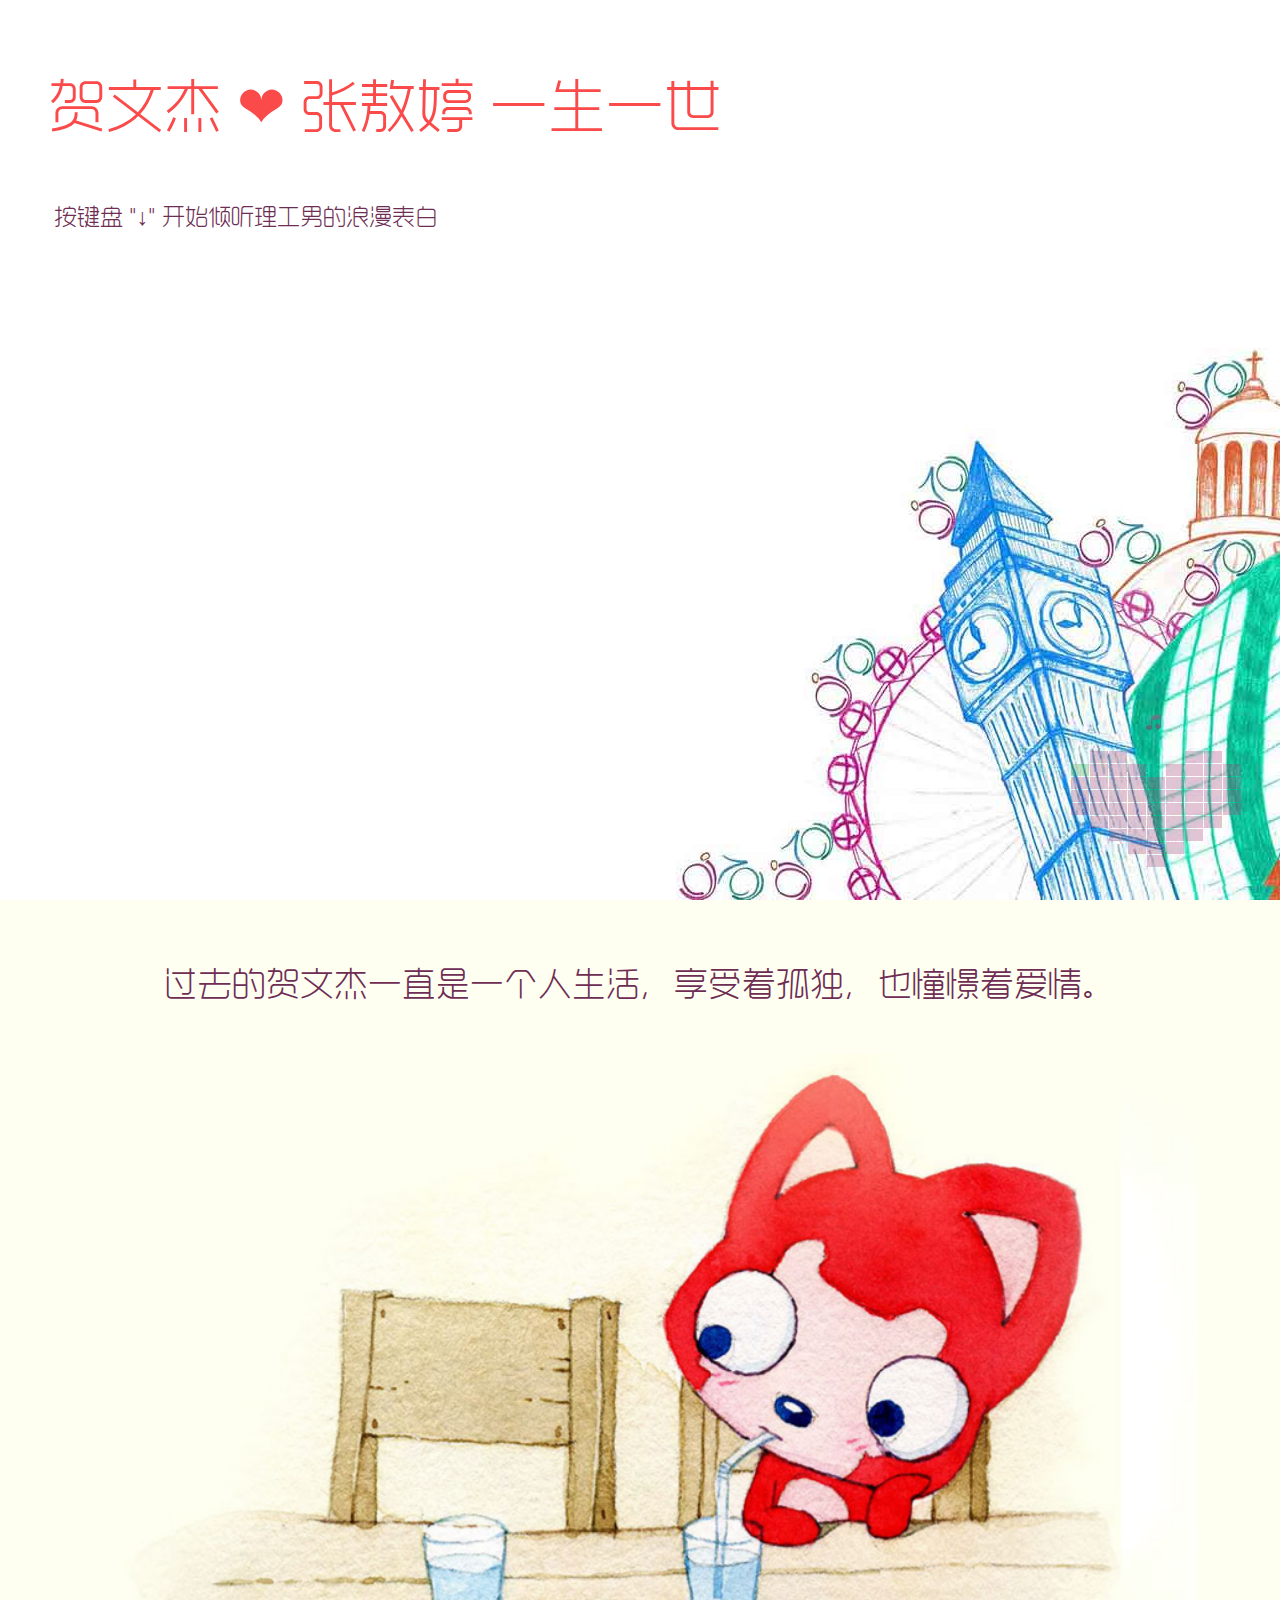
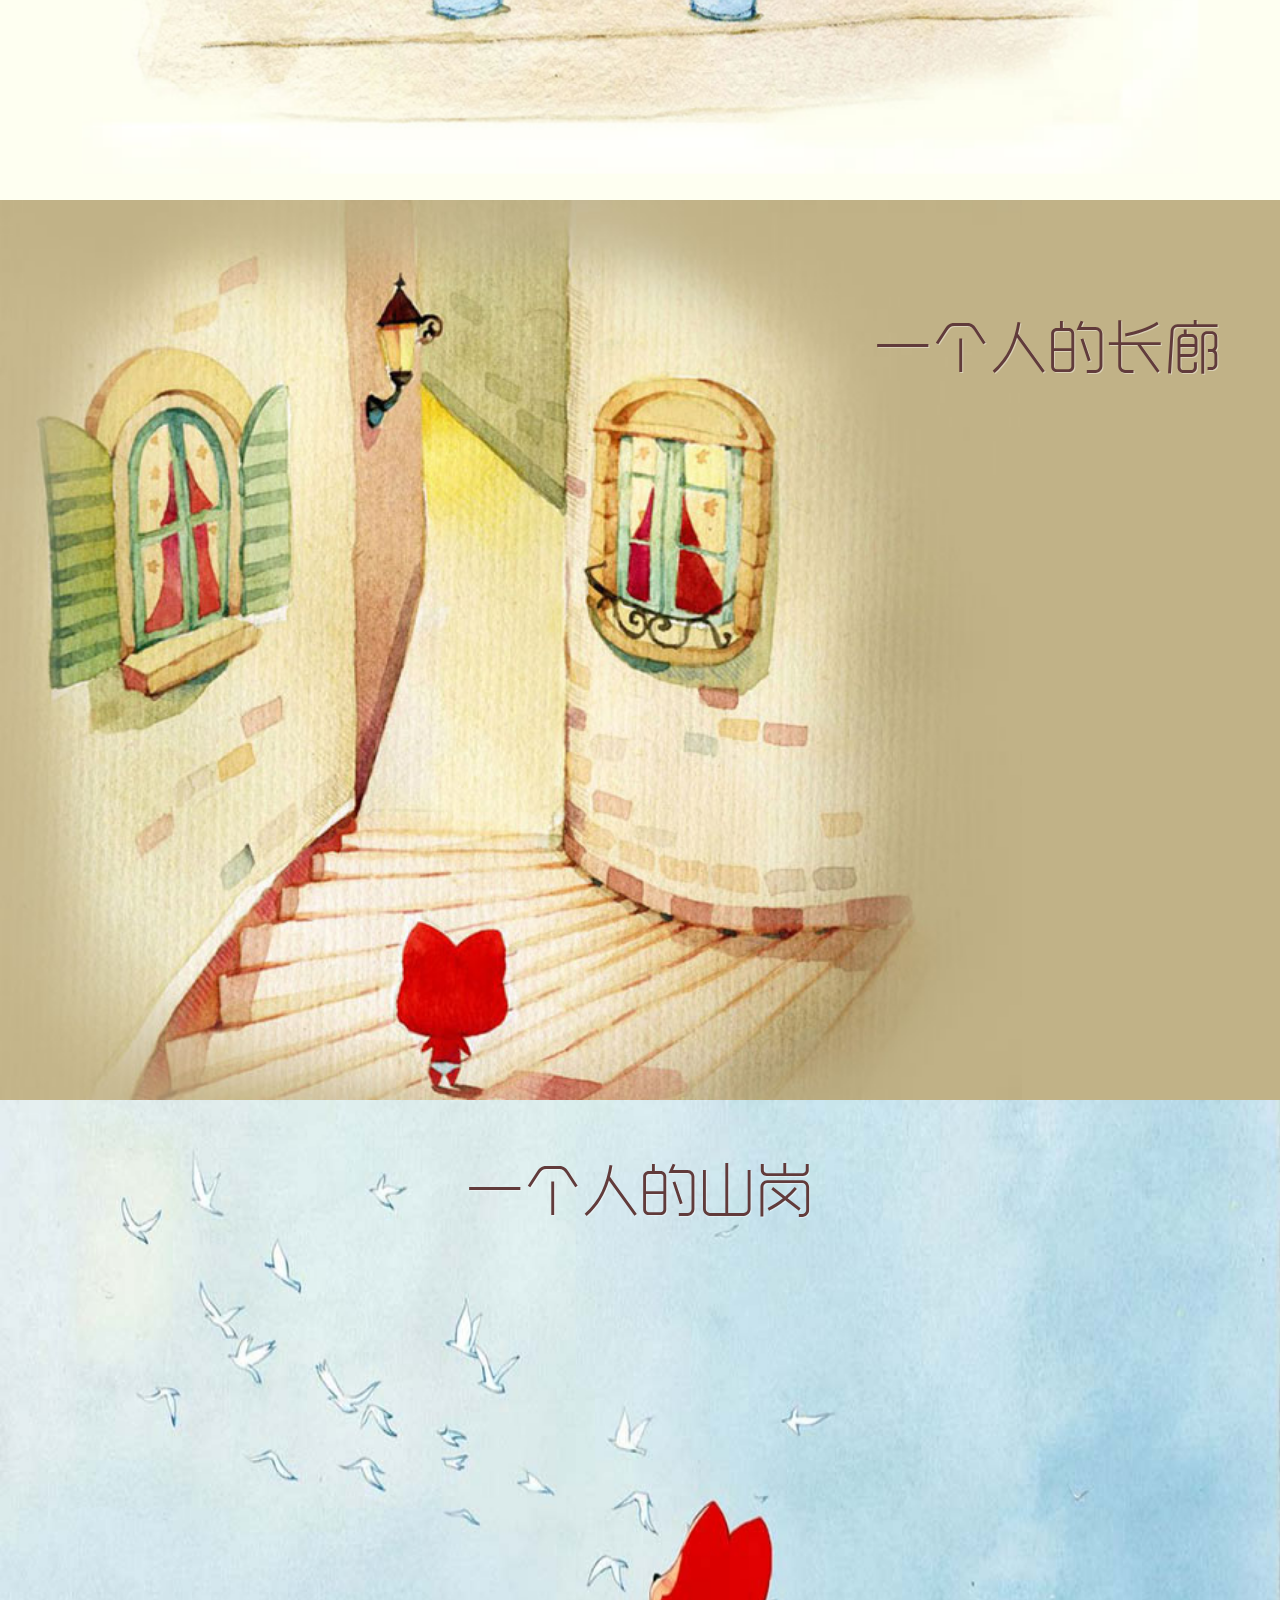
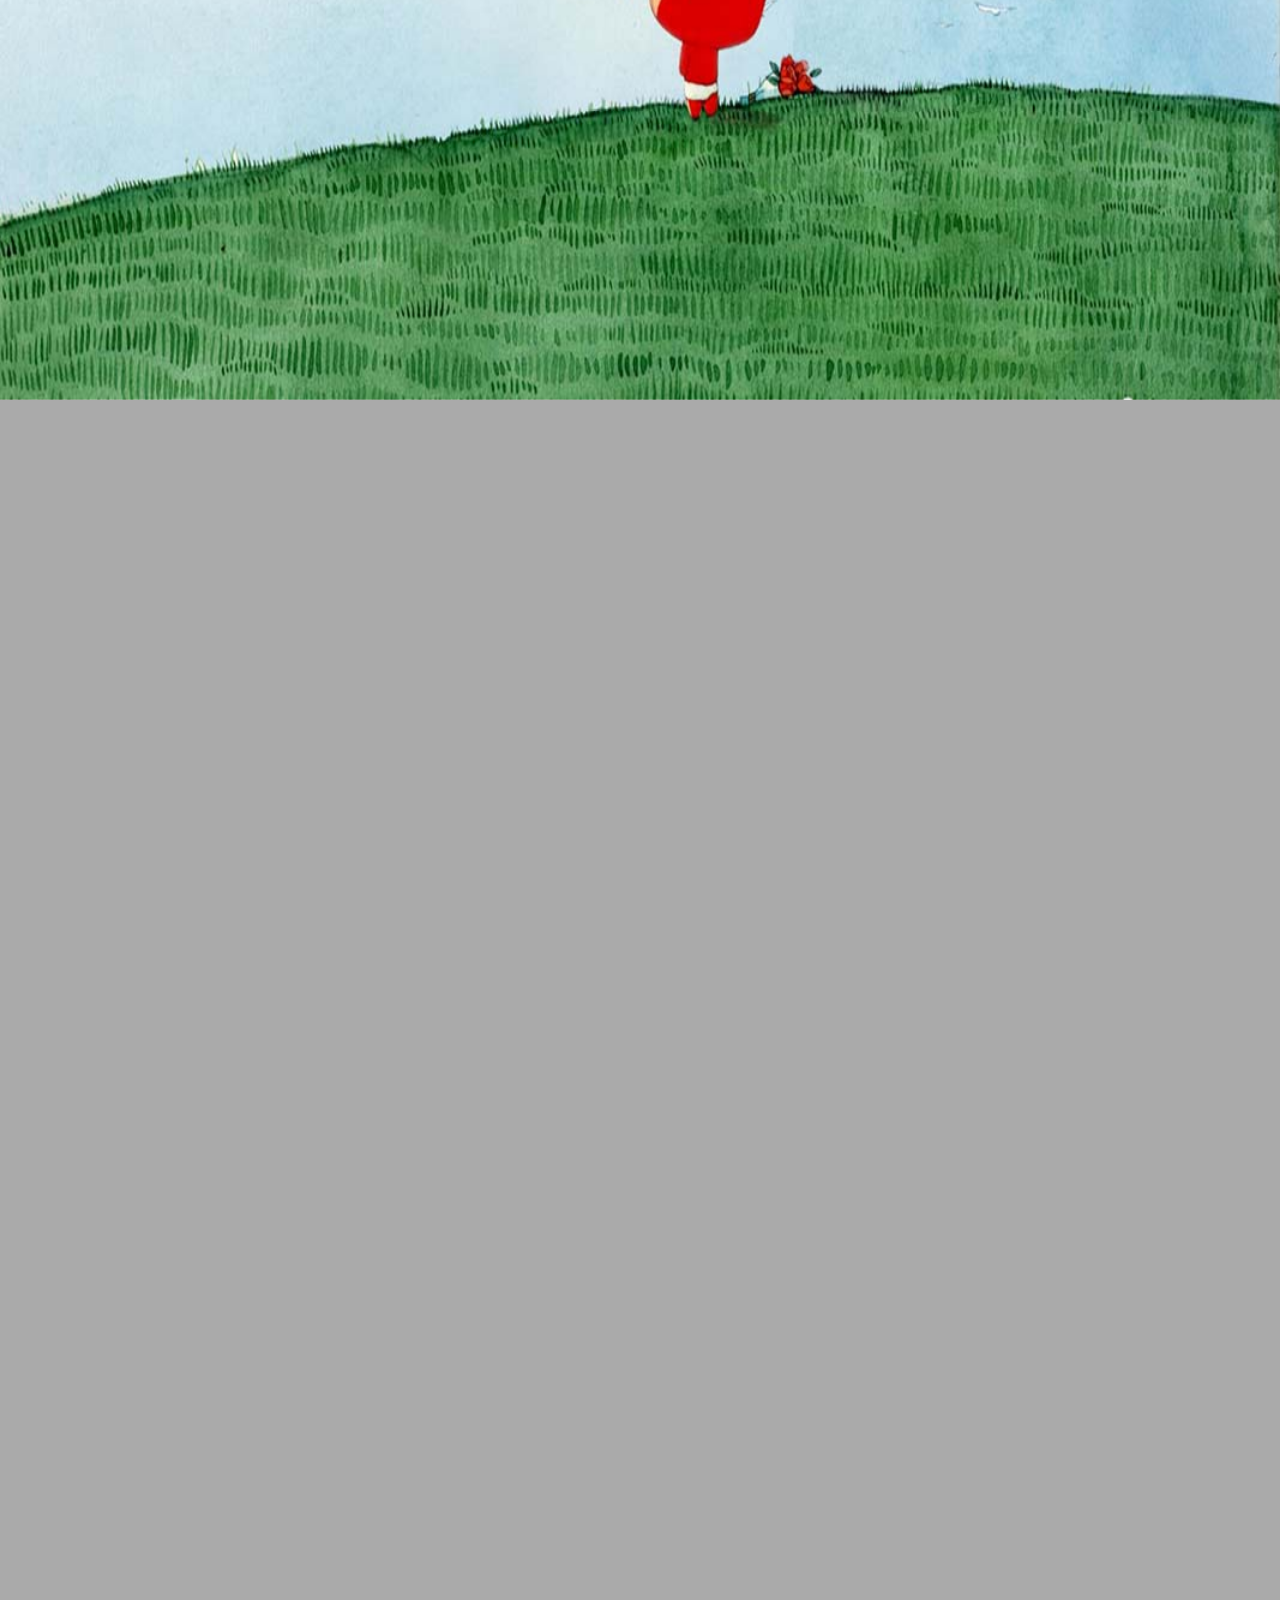
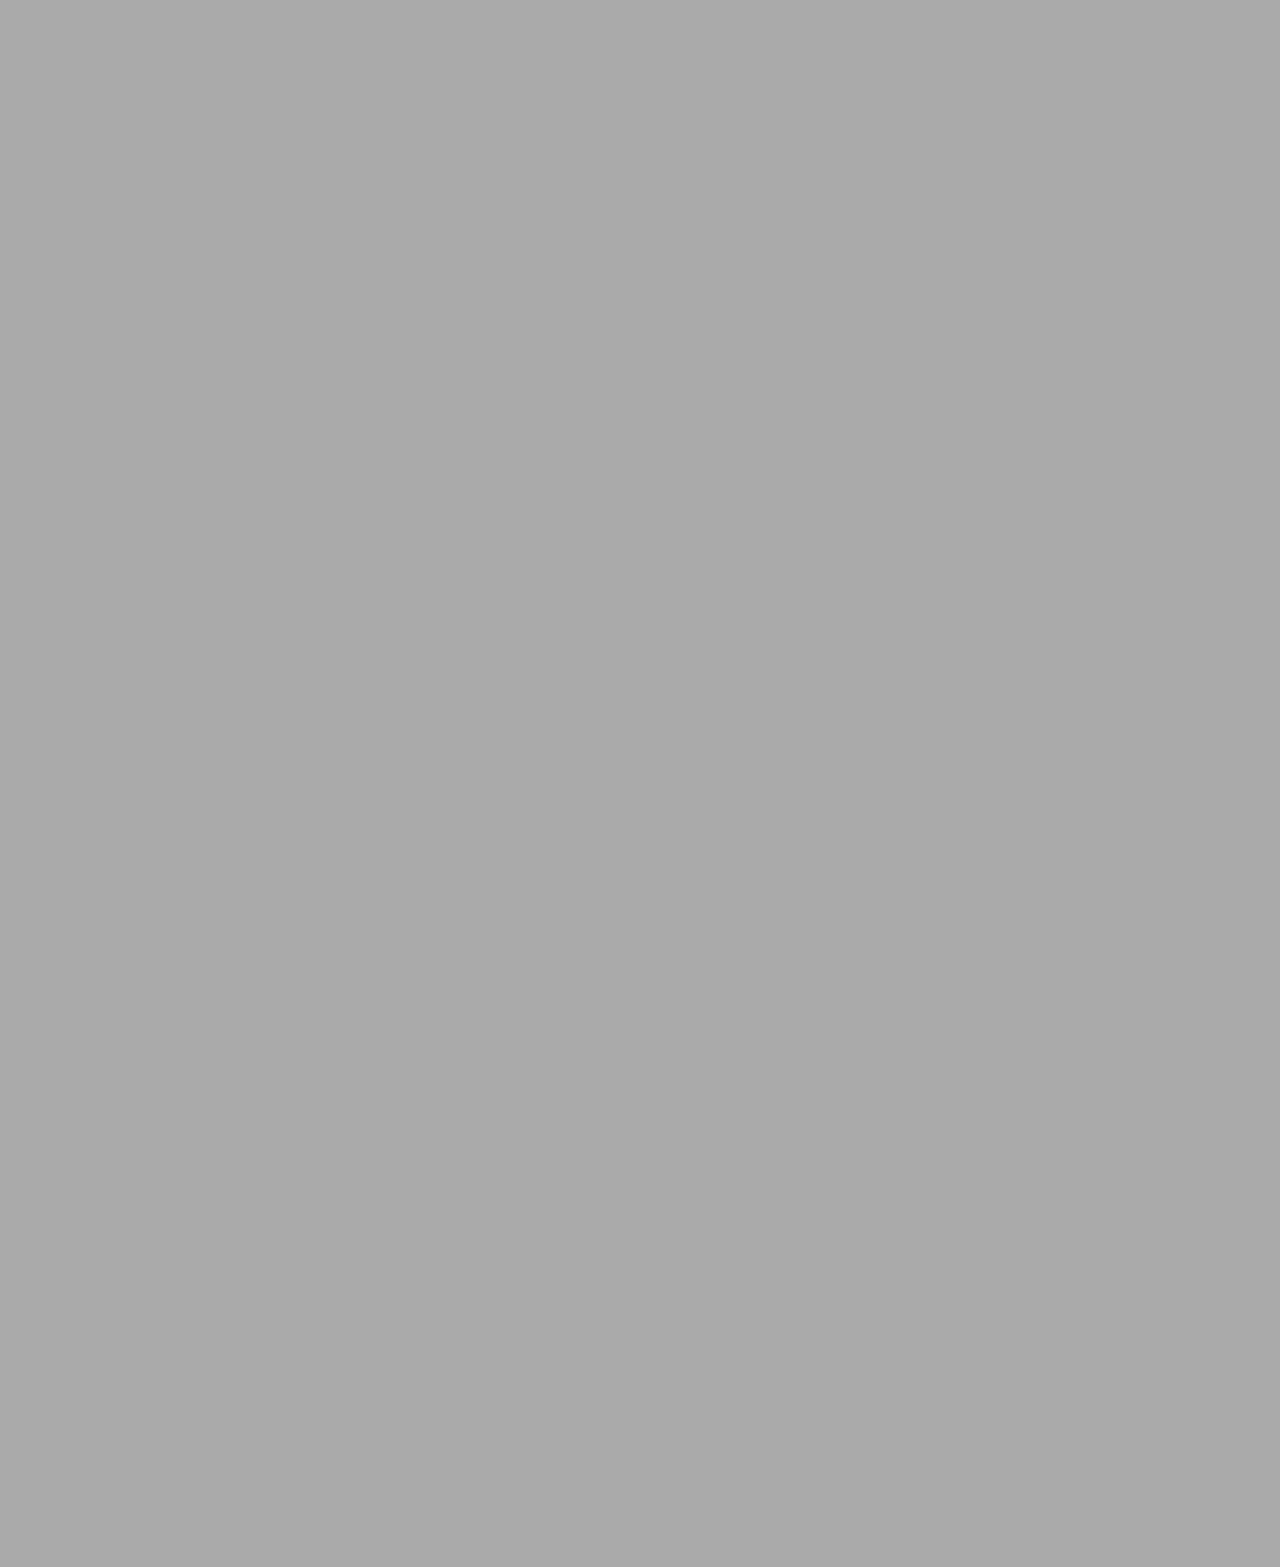
==== commit 3c8562b9: "ok" ====
--- a/index.htm
+++ b/index.htm
@@ -18,20 +18,20 @@
 	<meta http-equiv='Pragma' content='no-cache' />
 	<meta charset="UTF-8">
 	<meta name="viewport" content="width=device-width, minimum-scale=1.0, maximum-scale=1.0, user-scalable=no">
-	<meta name="author" content="DSX,工科男表白,浪漫表白,表白网站">
-	<meta name="description" content="这是XXX为XXX表白制作的表白网站">
-	<title>XXX LOVE XXX</title>
+	<meta name="author" content="浪漫表白,表白网站">
+	<meta name="description" content="这是hwj为zat表白制作的表白网站">
+	<title>LOVE FOR YOU</title>
 	<link rel="stylesheet" href="all.min.css" >
 </head>
 <body>
 	<div class="flowtime">
 		<div class="ft-section section-1" data-id="section-1">
 			<div id="/section-1/page-1" class="ft-page page-1" data-id="page-1">
-				<p class="text1"><span id="text-75" contenteditable="true">XX</span> ❤ <span id="text-76" contenteditable="true">XX</span> <span id="text-77" contenteditable="true">一生一世</span></p>
-				<p class="text2">按键盘 "↓" <span id="text-78" contenteditable="true">开始倾听工科男的浪漫表白</span></p>
+				<p class="text1"><span id="text-75" contenteditable="true">贺文杰</span> ❤ <span id="text-76" contenteditable="true">张敖婷</span> <span id="text-77" contenteditable="true">一生一世</span></p>
+				<p class="text2">按键盘 "↓" <span id="text-78" contenteditable="true">开始倾听理工男的浪漫表白</span></p>
 			</div>
 			<div id="/section-1/page-2" class="ft-page page-2" data-id="page-2">
-				<p class="top-text" id="text-1" contenteditable="true">过去的XX一直是一个人生活，享受着孤独，也憧憬着爱情。</p>
+				<p class="top-text" id="text-1" contenteditable="true">过去的贺文杰一直是一个人生活，享受着孤独，也憧憬着爱情。</p>
 				<img src="img/iali63.jpg" tppabs="img/iali63.jpg"  alt="过去的XX一直是一个人生活，享受着孤独，也憧憬着爱情。" />
 			</div>
 			<div id="/section-1/page-3" class="ft-page page-3 left-img" data-id="page-3">
@@ -80,45 +80,45 @@
 			</div>
 			<div id="/section-3/page-3" class="ft-page page-13" data-id="page-3">
 				<img src="img/iali64.jpg" tppabs="img/iali64.jpg" alt='可是小明的爱情又在哪里呢？' />
-				<h3 id="text-13" contenteditable="true">可是XX的爱情又在哪里呢？</h3>
+				<h3 id="text-13" contenteditable="true">可是他的爱情又在哪里呢？</h3>
 			</div>
 			<div id="/section-3/page-4" class="ft-page page-14 left-img" data-id="page-4">
 				<h3 id="text-14" contenteditable="true">在镜子里面吗？他不敢相信</h3>
 				<img src="img/iali46.jpg" tppabs="img/iali46.jpg" />
 			</div>
 			<div id="/section-3/page-5" class="ft-page page-15 left-img" data-id="page-5">
-				<h3><span id="text-15" contenteditable="true">他去问大树，我的爱情在哪里？</span><br /><span id="text-16" contenteditable="true">大树告诉他，也许就在不远的地方</span></h3>
+				<h3><span id="text-15" contenteditable="true">他去问大树爷爷，我的爱情在哪里？</span><br /><span id="text-16" contenteditable="true">爷爷告诉他，也许就在不远的地方</span></h3>
 				<img src="img/iali45.jpg" tppabs="img/iali45.jpg" />
 			</div>
 			<div id="/section-3/page-6" class="ft-page page-16 left-img" data-id="page-6">
-				<h3><span id="text-17" contenteditable="true">于是，XX一个人继续向前走</span><br /><span id="text-18" contenteditable="true">走在茫茫的雪地上</span></h3>
+				<h3><span id="text-17" contenteditable="true">于是，他一个人继续向前走</span><br /><span id="text-18" contenteditable="true">走在茫茫的雪地上</span></h3>
 				<img src="img/iali66.jpg" tppabs="img/iali66.jpg" />
 			</div>
 			<div id="/section-3/page-7" class="ft-page page-17 top-text" data-id="page-7">
-				<h3 id="text-19" contenteditable="true">直到有一天XX与XX相遇了</h3>
+				<h3 id="text-19" contenteditable="true">直到有一天他与她相遇了</h3>
 				<img src="img/iali16.jpg" tppabs="img/iali16.jpg" />
 			</div>
 		</div>
 		<div class="ft-section section-4" data-id="section-4">
 			<div id="/section-4/page-1" class="ft-page page-18 full-img" data-id="page-1">
-				<p class="text" id="text-20" contenteditable="true">XX喜欢XX，非常非常的喜欢，因为XX的出现，XX脸上有了更加灿烂的笑容</p>
+				<p class="text" id="text-20" contenteditable="true">贺文杰喜欢张敖婷，非常非常的喜欢，因为张敖婷的出现，贺文杰脸上有了更加灿烂的笑容</p>
 				<img src="img/iali11.jpg" tppabs="img/iali11.jpg"  />
 			</div>
 			<div id="/section-4/page-2" class="ft-page page-19" data-id="page-2">
-				<h3 id="text-21" contenteditable="true">可是XX会喜欢XX吗？</h3>
+				<h3 id="text-21" contenteditable="true">可是张敖婷会喜欢贺文杰吗？</h3>
 				<img src="img/iali75.jpg" tppabs="img/iali75.jpg" />
 			</div>
 			<div id="/section-4/page-3" class="ft-page page-20" data-id="page-3">
 				<img src="img/iali59.png" tppabs="img/iali59.png" />
-				<h3 id="text-22" contenteditable="true">XX想。。。</h3>
+				<h3 id="text-22" contenteditable="true">他想：要是此生能在一起不枉活一回！</h3>
 				<img src="img/iali9.jpg" tppabs="img/iali9.jpg" />
 			</div>
 			<div id="/section-4/page-4" class="ft-page page-21" data-id="page-4">
-				<h3 id="text-23" contenteditable="true">XX想和XX在一起</h3>
+				<h3 id="text-23" contenteditable="true">贺文杰想和张敖婷在一起</h3>
 				<img src="img/iali59.png" tppabs="img/iali59.png" />
 			</div>
 			<div id="/section-4/page-5" class="ft-page page-22 left-img" data-id="page-5">
-				<h3 id="text-24" contenteditable="true">然后XX会经常去找XX</h3>
+				<h3 id="text-24" contenteditable="true">日后他想常常去找她</h3>
 				<img src="img/iali4.jpg" tppabs="img/iali4.jpg" />
 			</div>
 			<div id="/section-4/page-6" class="ft-page page-23 left-img" data-id="page-6">
@@ -126,85 +126,85 @@
 				<img src="img/iali44.jpg" tppabs="img/iali44.jpg" />
 			</div>
 			<div id="/section-4/page-7" class="ft-page page-24 full-img" data-id="page-7">	
-				<h3 id="text-26" contenteditable="true">晚上XX会把XX送回家</h3>
+				<h3 id="text-26" contenteditable="true">晚上送她回家</h3>
 				<img src="img/iali32.jpg" tppabs="img/iali32.jpg" />
 			</div>
 		</div>
 		<div class="ft-section section-5" data-id="section-5">
 			<div id="/section-5/page-1" class="ft-page page-25 left-img" data-id="page-1">
-				<h3><span id="text-27" contenteditable="true">直到很晚</span><br /><span id="text-28" contenteditable="true">XX再一个人回家</span></h3>
+				<h3><span id="text-27" contenteditable="true">直到很晚</span><br /><span id="text-28" contenteditable="true">再一个人回家</span></h3>
 				<img src="img/iali37.jpg" tppabs="img/iali37.jpg" />
 			</div>
 			<div id="/section-5/page-2" class="ft-page page-26 top-text" data-id="page-2">
-				<h3 id="text-29" contenteditable="true">然后高兴地进入梦乡，在梦中还会和XX在一起</h3>
+				<h3 id="text-29" contenteditable="true">然后高兴地进入梦乡，在梦中还会和她在一起</h3>
 				<img src="img/iali10.gif" tppabs="img/iali10.gif" />
 			</div>
 			<div id="/section-5/page-3" class="ft-page page-27" data-id="page-3">
-				<h3 id="text-30" contenteditable="true">XX想成为了XX的逛街助手</h3>
+				<h3 id="text-30" contenteditable="true">想成为她的逛街助手</h3>
 				<img src="img/iali67.jpg" tppabs="img/iali67.jpg"  />
 			</div>
 			<div id="/section-5/page-4" class="ft-page page-28" data-id="page-4">
-				<h3 id="text-31" contenteditable="true">然后，XX和XX一起去很多地方玩</h3>
+				<h3 id="text-31" contenteditable="true">想一起去很多地方玩</h3>
 				<img src="img/iali40.jpg" tppabs="img/iali40.jpg" />
 			</div>
 			<div id="/section-5/page-5" class="ft-page page-29" data-id="page-5">
-				<h3 id="text-32" contenteditable="true">XX也想和XX一块成为一对吃货</h3>
+				<h3 id="text-32" contenteditable="true">想和她一块成为一对吃货</h3>
 				<img src="img/iali12.jpg" tppabs="img/iali12.jpg" />
 			</div>
 			<div id="/section-5/page-6" class="ft-page page-30" data-id="page-6">
-				<h3 id="text-33" contenteditable="true">再然后，他们会搬到了一起</h3>
+				<h3 id="text-33" contenteditable="true">在以后，会有一个家</h3>
 				<img src="img/iali76.gif" tppabs="img/iali76.gif" />
 			</div>
 			<div id="/section-5/page-7" class="ft-page page-31" data-id="page-7">
-				<h3 id="text-34" contenteditable="true">再然后，XX会开始学习她的技能</h3>
+				<h3 id="text-34" contenteditable="true">在现在，为了她，朝着未来拼搏。</h3>
 				<img src="img/iali77.jpg" tppabs="img/iali77.jpg" />
 			</div>
 		</div>
 		<div class="ft-section section-6" data-id="section-6">
 			<div id="/section-6/page-1" class="ft-page page-32" data-id="page-1">
-				<h3 id="text-35" contenteditable="true">煮饭</h3>
+				<h3 id="text-35" contenteditable="true">为她煮饭</h3>
 				<img src="img/iali62.jpg" tppabs="img/iali62.jpg"  />
 			</div>
 			<div id="/section-6/page-2" class="ft-page page-33 top-text" data-id="page-2">
-				<h3 id="text-36" contenteditable="true">那时候，每天早上，他们吃着自己做的美食</h3>
+				<h3 id="text-36" contenteditable="true">每天早上，吃自己做的美食</h3>
 				<img src="img/iali3.jpg" tppabs="img/iali3.jpg" />
 			</div>
 			<div id="/section-6/page-3" class="ft-page page-34 left-img" data-id="page-3">
-				<h3 id="text-37" contenteditable="true">然后在同一个站台，高高兴兴的一起上班</h3>
+				<h3 id="text-37" contenteditable="true">在同一个站台，高高兴兴的一起奔向未来</h3>
 			</div>
 			<div id="/section-6/page-4" class="ft-page page-35" data-id="page-4">
-				<h3><span id="text-38" contenteditable="true">XX会感觉自己好幸福。</span><br /><span id="text-39" contenteditable="true">因为自己有了家</span><br /><span id="text-40" contenteditable="true">那个有XX在的地方</span></h3>
+				<h3><span id="text-38" contenteditable="true">他会感觉自己好幸福。</span><br /><span id="text-39" contenteditable="true">因为自己有了家</span><br /><span id="text-40" contenteditable="true">那个有她在的地方</span></h3>
 				<img src="img/iali8.gif" tppabs="img/iali8.gif" />
 			</div>
 			<div id="/section-6/page-5" class="ft-page page-36 full-img" data-id="page-5">
-				<h3 id="text-41" contenteditable="true">他们可能偶尔也会吵架</h3>
+				<h3 id="text-41" contenteditable="true">可能偶尔也会有磕磕绊绊</h3>
 				<img src="img/iali31.jpg" tppabs="img/iali31.jpg" />
 			</div>
 			<div id="/section-6/page-6" class="ft-page page-37 left-img" data-id="page-6">
-				<h3 id="text-42" contenteditable="true">XX不想这样</h3>
+				<h3 id="text-42" contenteditable="true">他会抱闭眼手使劲去想啊</h3>
 				<img src="img/iali49.jpg" tppabs="img/iali49.jpg" />
 			</div>
 			<div id="/section-6/page-7" class="ft-page page-38 bottom-text" data-id="page-7">
 				<img src="img/iali21.jpg" tppabs="img/iali21.jpg" />
-				<h3 id="text-43" contenteditable="true">一定是我有什么做的不对，XX会这么想</h3>
+				<h3 id="text-43" contenteditable="true">一定是我哪里做错了，我要去找她认错</h3>
 			</div>
 		</div>
 		<div class="ft-section section-7" data-id="section-7">
 			<div id="/section-7/page-1" class="ft-page page-39 left-img" data-id="page-1">
-				<h3 id="text-44" contenteditable="true">如果没有XX在身边，窗外就没有风景</h3>
+				<h3 id="text-44" contenteditable="true">如果没有她在身边，窗外就没有风景</h3>
 				<img src="img/iali2.jpg" tppabs="img/iali2.jpg" />
 			</div>
 			<div id="/section-7/page-2" class="ft-page page-40" data-id="page-2">
-				<h3 id="text-45" contenteditable="true">如果没有XX在身后</h3>
+				<h3 id="text-45" contenteditable="true">如果没有她在身后</h3>
 				<img src="img/iali14.jpg" tppabs="img/iali14.jpg"  />
 			</div>
 			<div id="/section-7/page-3" class="ft-page page-41" data-id="page-3">
 				<img src="img/iali30_1.jpg" tppabs="img/iali30_1.jpg" class='img1'/>
 				<img src="img/iali30_2.jpg" tppabs="img/iali30_2.jpg" class='img2'/>
-				<h3 id="text-46" contenteditable="true"> XX又怎会飞的更高更远</h3>
+				<h3 id="text-46" contenteditable="true"> 他又怎会飞的更高更远</h3>
 			</div>
 			<div id="/section-7/page-4" class="ft-page page-42" data-id="page-4">
-				<h3><span id="text-47" contenteditable="true">XX不想这样。他要为XX改变自己</span><br /><span id="text-48" contenteditable="true">XX不知道XX喜欢什么，但他一定会满足她的一切。</span></h3>
+				<h3><span id="text-47" contenteditable="true">他要为她改变自己</span><br /><span id="text-48" contenteditable="true">他不知道她喜欢什么，但他一定会尽力满足她的</span></h3>
 				<img src="img/iali69.jpg" tppabs="img/iali69.jpg"  />
 			</div>
 			<div id="/section-7/page-5" class="ft-page page-43" data-id="page-5">
@@ -212,11 +212,11 @@
 				<h3 id="text-49" contenteditable="true">我愿意一直陪伴着你</h3>
 			</div>
 			<div id="/section-7/page-6" class="ft-page page-44 left-img" data-id="page-6">
-				<h3><span id="text-50" contenteditable="true">爱情就像花草一样</span><br /><span id="text-51" contenteditable="true">需要用包容来浇灌</span></h3>
+				<h3><span id="text-50" contenteditable="true">爱情就像花草一样</span><br /><span id="text-51" contenteditable="true">需要用包容来浇灌<br><br><br><br><br><br>宝贝，谢谢你对我的包容！</span></h3>
 				<img src="img/iali0.jpg" tppabs="img/iali0.jpg" />
 			</div>
 			<div id="/section-7/page-7" class="ft-page page-45 left-img" data-id="page-7">
-				<h3><span id="text-52" contenteditable="true">直到一天，XX不想让自己后悔</span><br /><span id="text-53" contenteditable="true">XX开始准备一份惊喜</span></h3>
+				<h3><span id="text-52" contenteditable="true">他想要给她准备一份惊喜</span><br /><span id="text-53" contenteditable="true">希望她能开心</span></h3>
 				<img src="img/iali18.jpg" tppabs="img/iali18.jpg" />
 			</div>
 		</div>
@@ -225,8 +225,8 @@
 				<img src="img/iali57.gif" tppabs="img/iali57.gif" />
 				<h3>
 					<span id="text-54" contenteditable="true">看着惊喜一点点准备好了</span>
-					<span id="text-55" contenteditable="true">XX好开心</span>
-					<span id="text-56" contenteditable="true">因为他想象着XX看到时</span>
+					<span id="text-55" contenteditable="true">他好开心</span>
+					<span id="text-56" contenteditable="true">因为他想象着她看到时</span>
 					<span id="text-57" contenteditable="true">开心的样子</span>
 				</h3>
 			</div>
@@ -235,24 +235,24 @@
 				<h3>
 					<span id="text-58" contenteditable="true">想想未来他们或许</span>
                     <span id="text-59" contenteditable="true">会有一辈子</span>
-					<span id="text-59" contenteditable="true">XX好开心</span>
-					<span id="text-60" contenteditable="true">或许他可以和XX一起</span>
+					<span id="text-59" contenteditable="true">真的好开心</span>
+					<span id="text-60" contenteditable="true">或许他可以和她一起</span>
 					<span id="text-61" contenteditable="true">去全世界好多地方玩</span></h3>
 				
 			</div>
 			<div id="/section-8/page-3" class="ft-page page-48 left-img" data-id="page-3">
-				<p><span id="text-62" contenteditable="true">XX也会继续努力</span><br /><span id="text-63" contenteditable="true">为了他和XX的梦之城堡</span></p>
+				<p><span id="text-62" contenteditable="true">他也会继续努力</span><br /><span id="text-63" contenteditable="true">为了他和她的梦之城堡</span></p>
 				<img src="img/iali65.jpg" tppabs="img/iali65.jpg"  />
 			</div>
 			<div id="/section-8/page-4" class="ft-page page-49 full-img" data-id="page-4">
 			<img src="img/iali71.jpg" tppabs="img/iali71.jpg" />
 				<p class="text">
-					<span class='text' id="text-64" contenteditable="true">XX很幸福，因为他遇到了XX。他相信后面的每天都会是快乐的</span><br />
-					<span class='text' id="text-65" contenteditable="true">简简单单，体会与XX在一起的每一个刻</span>
+					<span class='text' id="text-64" contenteditable="true">贺文杰很幸福，因为他遇到了张敖婷。他相信后面的每天都会是快乐的</span><br />
+					<span class='text' id="text-65" contenteditable="true">简简单单，体会与她在一起的每一个刻</span>
 				</p>
 			</div>
 			<div id="/section-8/page-5" class="ft-page page-50" data-id="page-5">
-				<p class='text' id="text-66" contenteditable="true">XX想和XX一起过幸福的生活</p>
+				<p class='text' id="text-66" contenteditable="true">贺文杰想和张敖婷永远一起过幸福的生活</p>
 				<img src="img/iali50_1.jpg" tppabs="img/iali50_1.jpg" class='img1' />
 				<img src="img/iali50_2.jpg" tppabs="img/iali50_2.jpg" class='img2' />
 			</div>
@@ -267,7 +267,7 @@
 		</div>
 		<div class="ft-section section-9" data-id="section-9">
 			<div id="/section-9/page-1" class="ft-page page-52 full-img" data-id="page-1">
-				<h3 id="text-71" contenteditable="true">如果三年后你注定是我女朋友，你何不提早行使你的权利</h3>
+				<h3 id="text-71" contenteditable="true">她注定是他生命中不可缺少的一部分</h3>
 				<img src="img/iali20.jpg" tppabs="img/iali20.jpg"  />
 			</div>
 			<div id="/section-9/page-2" class="ft-page page-53" data-id="page-2">
@@ -280,9 +280,9 @@
 			<div id="/section-9/page-4" class="ft-page page-55 right-img" data-id="page-4">
 				<img src="img/14915.jpg" tppabs="img/14915.jpg" />
 				<p class="text">
-					<span id="text-73" contenteditable="true">我相信，XX和XX的故事会一直继续下去。</span><br />
-					<span id="text-74" contenteditable="true">无论精彩、平淡都会是他们喜欢的。</span><br />
-                    <span id="text-74" contenteditable="true">XXX，我爱你</span><br />
+					<span id="text-73" contenteditable="true">我相信，他和她的故事会一直继续下去。</span><br />
+					<span id="text-74" contenteditable="true">无论精彩、平淡都会是他们喜欢的。</span><br /><br><br>
+                    <span id="text-74" contenteditable="true">张敖婷，我爱你</span><br />
 					<br />
 					<br />
 					<span> -- 按“Esc"键有惊喜</span>
